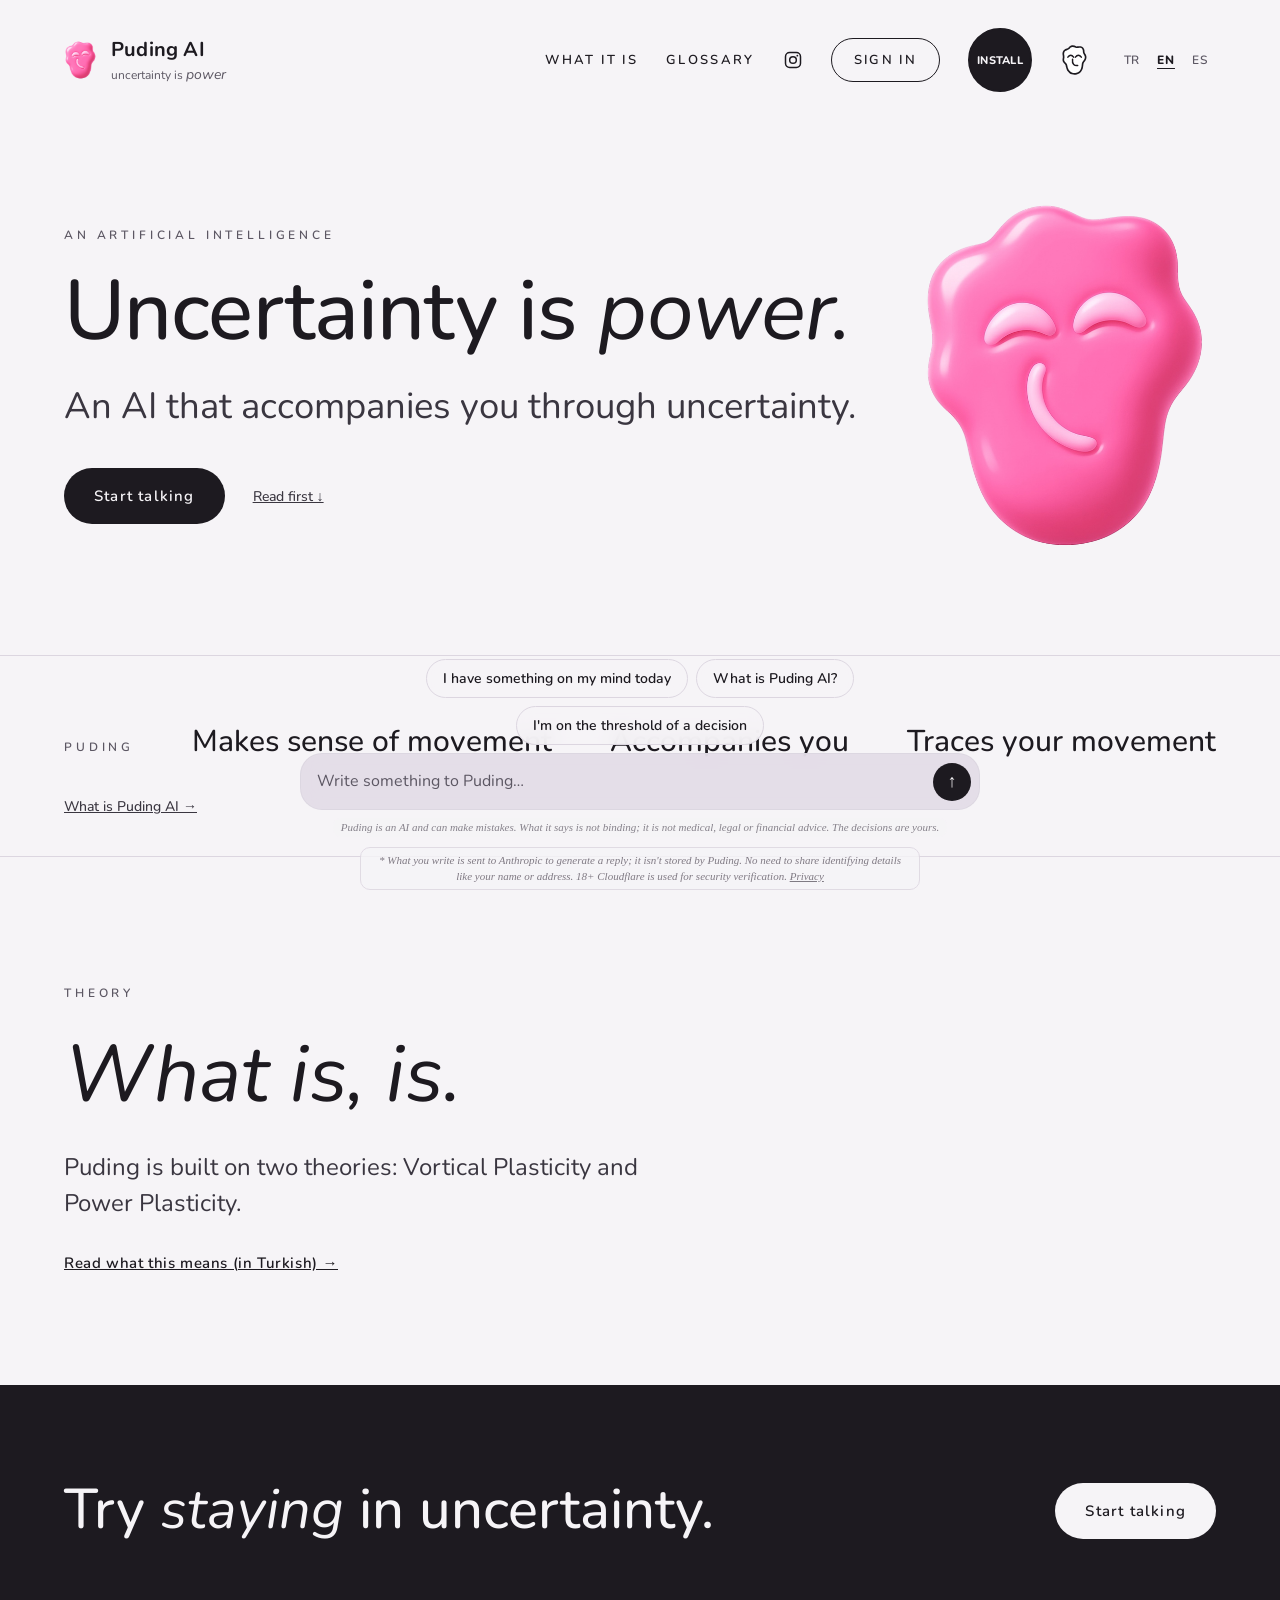
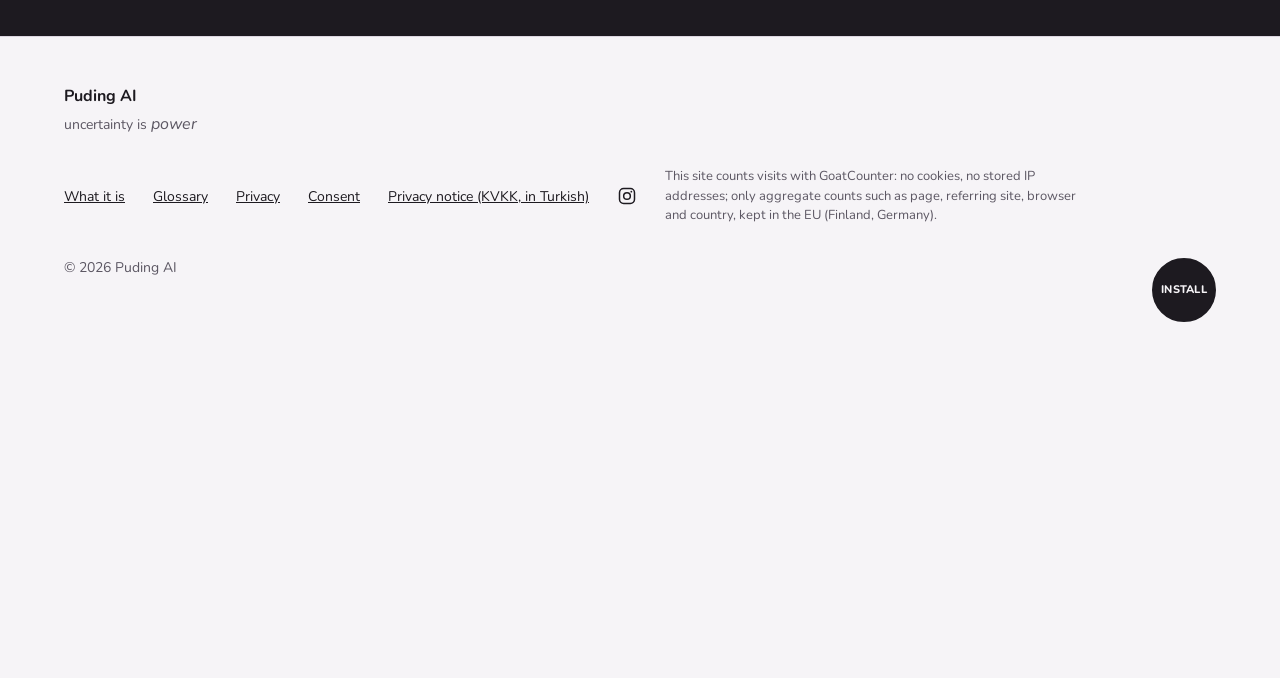
==== index.html @ 215504a0 "Bar altı uyarıları: yeni cümle, küçük italik Times, gizlilik notu ayrı kutuda (Alkım, 2026-11-16) TR" ====
<!doctype html>
<html lang="tr">
<head>
<meta charset="utf-8">
<meta name="viewport" content="width=device-width, initial-scale=1">
<title>Puding AI — belirsizlik güçtür</title>
<meta name="description" content="Puding AI, belirsizlikte eşlik eden bir yapay zekâ. Vortikal Plastisite ve İktidar Plastisitesi kuramları üzerine kurulu.">
<script>/* dil yönlendirme (Alkım, 2026-11-07): kayıtlı seçim, yoksa tarayıcı dili; konum ve IP kullanılmaz. Tarama botları yönlendirilmez. */
(function(){var s=null,q=new URLSearchParams(location.search);try{s=localStorage.getItem("pd_dil")}catch(e){}
if(q.has("d")){q.delete("d");var t=q.toString();history.replaceState(null,"",location.pathname+(t?"?"+t:"")+location.hash)}
if(q.get("dil")==="tr"){try{localStorage.setItem("pd_dil","tr")}catch(e){}q.delete("dil");var r=q.toString();history.replaceState(null,"",location.pathname+(r?"?"+r:"")+location.hash);return}
if(q.has("sor")||/bot|crawl|spider|slurp|facebookexternalhit|preview|lighthouse/i.test(navigator.userAgent))return;
if(s!=="tr"&&s!=="en"&&s!=="es"){var l=((navigator.languages&&navigator.languages[0])||navigator.language||"").slice(0,2).toLowerCase();s=l==="tr"?"tr":l==="es"?"es":"en";try{localStorage.setItem("pd_dil",s)}catch(e){}}
if(s!=="tr")location.replace("/"+s+"/"+location.search+location.hash)})();</script>
<link rel="canonical" href="https://pudingai.com/">
<link rel="alternate" hreflang="tr" href="https://pudingai.com/">
<link rel="alternate" hreflang="en" href="https://pudingai.com/en/">
<link rel="alternate" hreflang="es" href="https://pudingai.com/es/">
<link rel="alternate" hreflang="x-default" href="https://pudingai.com/">
<meta property="og:type" content="website">
<meta property="og:site_name" content="Puding AI">
<meta property="og:title" content="Puding AI">
<meta property="og:description" content="belirsizlik güçtür">
<meta property="og:url" content="https://pudingai.com/">
<meta property="og:image" content="https://pudingai.com/assets/paylasim-tr.png">
<meta property="og:image:type" content="image/png">
<meta property="og:image:width" content="1200">
<meta property="og:image:height" content="630">
<meta property="og:image:alt" content="Puding AI — belirsizlik güçtür">
<meta name="twitter:card" content="summary_large_image">
<meta name="twitter:title" content="Puding AI">
<meta name="twitter:description" content="belirsizlik güçtür">
<meta name="twitter:image" content="https://pudingai.com/assets/paylasim-tr.png">
<meta name="twitter:image:alt" content="Puding AI — belirsizlik güçtür">
<meta property="og:locale" content="tr_TR">
<meta name="theme-color" content="#F6F4F7" media="(prefers-color-scheme: light)">
<meta name="theme-color" content="#151217" media="(prefers-color-scheme: dark)">
<script>/* tema: çizimden önce */(function(){var t=null,h=document.documentElement,m=window.matchMedia&&matchMedia("(prefers-color-scheme: dark)");try{t=localStorage.getItem("puding_tema");if(t==="gunduz"||t==="gece"){t=t==="gece"?"koyu":"acik";localStorage.setItem("puding_tema",t)}}catch(e){}var k=t==="koyu"||(t!=="acik"&&!!(m&&m.matches));h.setAttribute("data-theme",k?"koyu":"acik");if(t==="koyu"||t==="acik")document.querySelectorAll('meta[name="theme-color"]').forEach(function(x){x.content=k?"#151217":"#F6F4F7"})})();</script>
<style>html{background:#F6F4F7}html[data-theme=koyu]{background:#151217}</style>
<link rel="icon" href="/favicon.ico?v=3" sizes="16x16 32x32 48x48">
<link rel="icon" type="image/png" sizes="32x32" href="/gorsel/puding-favicon-32.png?v=3">
<link rel="apple-touch-icon" sizes="180x180" href="/apple-touch-icon.png?v=3">
<link rel="manifest" href="/manifest.webmanifest">
<link rel="preload" href="/assets/fonts/nunito-latin-400-normal.woff2" as="font" type="font/woff2" crossorigin>
<link rel="stylesheet" href="/assets/site.css?v=20">
</head>
<body>
<div style="background: var(--zemin); color: var(--metin); font-family: Nunito, sans-serif; min-height: 100vh">

<!-- ÜST BAR -->
<header style="max-width: 1200px; margin: 0 auto; padding: 28px 24px; display: flex; flex-wrap: wrap; align-items: center; justify-content: space-between; gap: 20px">
<a href="/" style="display: flex; align-items: center; gap: 14px; text-decoration: none; color: var(--metin)">
<img src="/assets/puding-logo-128.png" alt="Puding AI ana sayfa" width="33" height="40" style="width: 33px; height: 40px; display: block">
<div style="display: flex; flex-direction: column; gap: 2px">
<span style="font-family: Nunito, sans-serif; font-weight: 700; font-size: 20px; letter-spacing: 0.01em">Puding AI</span>
<span style="font-family: Nunito, sans-serif; font-size: 12px; color: var(--soluk)">belirsizlik <em style="font-family: Nunito, sans-serif; font-size: 14px">güçtür</em></span>
</div>
</a>
<nav class="pd-nav" aria-label="Ana menü" style="display: flex; flex-wrap: wrap; align-items: center; gap: 28px; font-family: Nunito, sans-serif; font-size: 13px; font-weight: 600; letter-spacing: 0.18em">
<a href="/nedir/" style="text-decoration: none">NEDİR</a>
<a href="/sozluk/" style="text-decoration: none">SÖZLÜK</a>
<a class="pd-ig" href="https://www.instagram.com/pudingai_/" target="_blank" rel="noopener" aria-label="Instagram"><svg viewBox="0 0 24 24" width="20" height="20" fill="none" stroke="currentColor" stroke-width="1.8" aria-hidden="true"><rect x="3" y="3" width="18" height="18" rx="5"/><circle cx="12" cy="12" r="4"/><circle cx="17.2" cy="6.8" r="1.1" fill="currentColor" stroke="none"/></svg></a>
<a class="pd-giris" rel="noopener" href="/odam?giris" style="text-decoration: none; border: 1.5px solid var(--murekkep); border-radius: 999px; padding: 12px 22px; min-height: 44px; box-sizing: border-box; display: inline-flex; align-items: center">GİRİŞ</a>
<a class="pd-basvur" rel="noopener" href="/odam?basvur" style="text-decoration: none; background: var(--murekkep); color: var(--murekkep-metin); border: 1.5px solid var(--murekkep); border-radius: 999px; padding: 12px 22px; min-height: 44px; box-sizing: border-box; display: inline-flex; align-items: center">BAŞVUR</a>
<a class="pd-indir" rel="noopener" href="/odam?kur" aria-label="Puding'i telefonuna indir">İNDİR</a>
<!-- tema --><span class="pd-tema"><button type="button" class="pd-tema-dugme" aria-label="Temayı değiştir" aria-pressed="false"><svg viewBox="-24 -24 640 768" width="27" height="32" aria-hidden="true"><path d="M553 342C548 356 539 368 531 380C523 392 513 401 507 412C501 423 496 433 493 445C490 457 490 471 488 485C486 499 485 515 481 531C477 547 473 566 466 582C459 598 450 616 438 630C426 644 412 656 397 665C382 674 364 682 346 686C328 690 310 692 292 692C274 692 255 688 238 683C221 678 204 670 189 659C174 648 161 634 150 620C139 606 132 588 125 572C118 556 114 539 110 524C106 509 104 494 100 481C96 468 90 458 83 448C76 438 64 430 55 419C46 408 36 396 32 383C28 370 28 356 28 342C28 328 34 315 35 301C36 287 34 274 33 258C32 242 26 224 27 207C28 190 32 172 39 158C46 144 59 131 72 122C85 113 104 111 119 104C134 97 146 91 159 81C172 71 182 55 196 46C210 37 226 30 242 28C258 26 276 29 292 33C308 37 322 50 338 53C354 56 370 51 387 50C404 49 424 45 441 49C458 53 476 60 488 72C500 84 508 104 513 121C518 138 514 161 518 177C522 193 530 205 536 218C542 231 552 242 557 256C562 270 564 285 563 299C562 313 558 328 553 342Z" style="fill:var(--tema-dolgu);stroke:var(--tema-cizgi)" stroke-width="40" stroke-linejoin="round"/><path d="M137 292Q206 196 275 292M318 292Q389 196 460 292M249 342C232 470 300 500 372 492" fill="none" style="stroke:var(--tema-yuz)" stroke-width="36" stroke-linecap="round"/></svg></button><button type="button" class="pd-tema-oto" hidden>otomatik</button></span><!-- /tema -->
<span class="pd-dil" role="group" aria-label="Dil"><a href="/?dil=tr" data-dil="tr" hreflang="tr" lang="tr" aria-current="true">TR</a><a href="/en/" data-dil="en" hreflang="en" lang="en">EN</a><a href="/es/" data-dil="es" hreflang="es" lang="es">ES</a></span>
</nav>
</header>

<!-- I. MERAK — açılış -->
<section class="pd-acilis" style="max-width: 1200px; margin: 0 auto; padding: 72px 24px 96px; display: flex; flex-wrap: wrap; align-items: center; gap: 56px">
<div style="flex: 1 1 auto; min-width: 0; display: flex; flex-direction: column; gap: 28px">
<span style="font-family: Nunito, sans-serif; font-size: 12px; font-weight: 600; letter-spacing: 0.32em; color: var(--soluk)">BİR YAPAY ZEKÂ</span>
<h1 class="pd-acilis-baslik" style="margin: 0; font-weight: 500; line-height: 0.98; letter-spacing: -0.01em">Belirsizlik <em style="font-weight: 400">güçtür.</em></h1>
<p class="pd-acilis-alt" style="margin: 0; font-weight: 400; line-height: 1.4; color: var(--metin-3)">Belirsizlikte sana eşlik eden bir yapay zekâ.</p>
<script src="/assets/acilis.js?v=2"></script>
<div style="display: flex; flex-wrap: wrap; align-items: center; gap: 28px; margin-top: 8px">
<a rel="noopener" href="/odam" style="text-decoration: none; background: var(--murekkep); color: var(--murekkep-metin); font-family: Nunito, sans-serif; font-weight: 600; font-size: 15px; letter-spacing: 0.08em; padding: 18px 30px; border-radius: 999px; min-height: 44px; box-sizing: border-box; display: inline-flex; align-items: center">Konuşmaya başla</a>
<a href="#kuram" style="font-family: Nunito, sans-serif; font-size: 14px; font-weight: 500; color: var(--metin-3)">Önce oku ↓</a>
</div>
</div>

<!-- logo -->
<div style="flex: 1 1 300px; min-width: 0; display: flex; justify-content: center; align-items: center">
<img class="pd-breathe" src="/assets/puding-logo.png" alt="Puding AI logosu" width="592" height="720" style="width: 100%; max-width: 360px; height: auto; display: block">
</div>
</section>

<!-- ne yapmaz -->
<section style="border-top: 1px solid var(--cizgi); border-bottom: 1px solid var(--cizgi)">
<div class="pd-nots" style="max-width: 1200px; margin: 0 auto; padding: 64px 24px; display: flex; flex-wrap: wrap; justify-content: space-between; align-items: baseline; gap: 24px 48px">
<span style="font-family: Nunito, sans-serif; font-size: 12px; font-weight: 600; letter-spacing: 0.32em; color: var(--soluk); flex: 0 0 auto">PUDİNG</span>
<div class="pd-serit-kap"><button class="pd-serit-oge" type="button" aria-expanded="false" aria-describedby="pd-ipucu-anlam">Hareketi anlamlandırır</button><span class="pd-ipucu" id="pd-ipucu-anlam" role="tooltip">Puding sana tanı ya da etiket koymaz; neyin nereye aktığına bakar. Anlamlandırma hareketi dondurmaz, onun içinde kalır.</span></div>
<div class="pd-serit-kap"><button class="pd-serit-oge" type="button" aria-expanded="false" aria-describedby="pd-ipucu-eslik">Sana eşlik eder</button><span class="pd-ipucu" id="pd-ipucu-eslik" role="tooltip">Belirsizliği bir eksik sayıp doldurmaz, öğüt de vermez. Karar senin oluşunda kalır; Puding yanında durur.</span></div>
<div class="pd-serit-kap"><button class="pd-serit-oge" type="button" aria-expanded="false" aria-describedby="pd-ipucu-iz">Hareketinin izini sürer</button><span class="pd-ipucu" id="pd-ipucu-iz" role="tooltip">Her görüşme tortul bir iz bırakır; Puding bu izi haritada görünür kılar. Görüşme kapanınca en damıtılmış hâli bir özütte birikir.</span></div>
</div>
<div style="max-width: 1200px; margin: -44px auto 0; padding: 0 24px 28px"><a class="pd-serit-bag" href="/nedir/" style="font-size: 14px; font-weight: 500; color: var(--metin-3); min-height: 44px; display: inline-flex; align-items: center">Puding AI nedir →</a></div>
</section>

<!-- II. OKUT — kuram kapısı -->
<section id="kuram" style="max-width: 1200px; margin: 0 auto; padding: 128px 24px 112px; display: flex; flex-direction: column; gap: 32px">
<span style="font-family: Nunito, sans-serif; font-size: 12px; font-weight: 600; letter-spacing: 0.32em; color: var(--soluk)">KURAM</span>
<blockquote style="margin: 0; font-size: 80px; font-weight: 400; font-style: italic; line-height: 1.05; max-width: 16ch">Olan vardır.</blockquote>
<p style="margin: 0; font-size: 24px; line-height: 1.5; max-width: 44ch; color: var(--metin-3)">Puding iki kuram üzerine kurulu: Vortikal Plastisite ve İktidar Plastisitesi.</p>
<a href="/nedir/" style="font-family: Nunito, sans-serif; font-size: 15px; font-weight: 600; letter-spacing: 0.04em">Bunun ne demek olduğunu oku →</a>
</section>

<!-- sözlükten -->
<section id="sozluk" style="background: var(--zemin-2)">
<div style="max-width: 1200px; margin: 0 auto; padding: 96px 24px; display: flex; flex-wrap: wrap; gap: 32px 72px; align-items: flex-start">
<div style="flex: 0 1 260px; display: flex; flex-direction: column; gap: 18px">
<span style="font-family: Nunito, sans-serif; font-size: 12px; font-weight: 600; letter-spacing: 0.32em; color: var(--soluk)">SÖZLÜKTEN</span>
<button type="button" id="sz-pause" aria-pressed="false" style="align-self: flex-start; font-family: Nunito, sans-serif; font-size: 13px; font-weight: 600; letter-spacing: 0.06em; padding: 10px 18px; min-height: 44px; border-radius: 999px; border: 1.5px solid var(--murekkep); background: transparent; color: var(--metin); cursor: pointer">Durdur</button>
</div>
<div id="sz-box" aria-live="polite" style="flex: 1 1 520px; min-width: 0; min-height: 230px; display: flex; flex-direction: column; gap: 18px; opacity: 1; transition: opacity 450ms ease">
<span id="sz-tag" style="font-family: Nunito, sans-serif; font-size: 11px; font-weight: 700; letter-spacing: 0.24em; color: var(--soluk)">VORTİKAL PLASTİSİTE</span>
<span style="font-size: clamp(30px, 10vw, 56px); font-weight: 500; line-height: 1.2"><a id="sz-term" href="/sozluk/#bosluk" style="color: inherit; text-decoration: none; padding: 0 8px; border-radius: 2px; -webkit-box-decoration-break: clone; box-decoration-break: clone; background: var(--vp-zemin); box-shadow: none">boşluk</a></span>
<p id="sz-def" style="margin: 0; font-size: 24px; line-height: 1.5; max-width: 42ch">Hayatımızdaki bazı boşluklar hiçlik değildir; adını koyamadığımız ama ağırlığını hissettiğimiz şeylerdir: bir yasın, söylenmemiş bir sözün bıraktığı yer gibi.</p>
</div>
</div>
</section>

<!-- çağrı bandı -->
<section style="background: var(--bant-zemin); color: var(--bant-metin)">
<div style="max-width: 1200px; margin: 0 auto; padding: 96px 24px; display: flex; flex-wrap: wrap; align-items: center; justify-content: space-between; gap: 32px">
<p style="margin: 0; font-size: 56px; font-weight: 500; line-height: 1.05">Belirsizlikte <em style="font-weight: 400">kalmayı</em> dene.</p>
<a rel="noopener" href="/odam" style="text-decoration: none; background: var(--bant-dugme-zemin); color: var(--bant-dugme-metin); font-family: Nunito, sans-serif; font-weight: 600; font-size: 15px; letter-spacing: 0.08em; padding: 18px 30px; border-radius: 999px; min-height: 44px; box-sizing: border-box; display: inline-flex; align-items: center">Konuşmaya başla</a>
</div>
</section>

<!-- alt bilgi -->
<footer style="border-top: 1px solid var(--cizgi)">
<div style="max-width: 1200px; margin: 0 auto; padding: 48px 24px 56px; display: flex; flex-wrap: wrap; justify-content: space-between; gap: 32px; font-family: Nunito, sans-serif; font-size: 14px; color: var(--soluk)">
<div style="display: flex; flex-direction: column; gap: 6px">
<span style="font-weight: 700; font-size: 16px; color: var(--metin)">Puding AI</span>
<span>belirsizlik <em style="font-family: Nunito, sans-serif; font-size: 16px">güçtür</em></span>
</div>
<nav aria-label="Alt menü" style="display: flex; flex-wrap: wrap; gap: 12px 28px; align-items: center">
<a href="/nedir/">Nedir</a>
<a href="/sozluk/">Sözlük</a>
<a href="/gizlilik/">Gizlilik</a>
<a href="mailto:kvkk@pudingai.com">kvkk@pudingai.com</a>
<a class="pd-ig" href="https://www.instagram.com/pudingai_/" target="_blank" rel="noopener" aria-label="Instagram"><svg viewBox="0 0 24 24" width="20" height="20" fill="none" stroke="currentColor" stroke-width="1.8" aria-hidden="true"><rect x="3" y="3" width="18" height="18" rx="5"/><circle cx="12" cy="12" r="4"/><circle cx="17.2" cy="6.8" r="1.1" fill="currentColor" stroke="none"/></svg></a>
<span style="flex-basis: 100%; max-width: 52ch; font-size: 13px; line-height: 1.5">Bu site ziyaret sayısını GoatCounter ile sayar: çerez kullanmaz, IP adresini saklamaz; yalnız sayfa, gelinen site, tarayıcı ve ülke gibi toplu sayılar AB'de (Finlandiya, Almanya) tutulur.</span>
</nav>
<span>© 2026 Puding AI</span>
<a class="pd-indir" rel="noopener" href="/odam?kur" aria-label="Puding'i telefonuna indir">İNDİR</a>
</div>
</footer>

</div>
<script src="/assets/sozluk-veri.js?v=3" defer></script>
<script src="/assets/sozluk.js?v=4" defer></script>
<!-- Ziyaretçi sayacı: GoatCounter (çerez yok, IP saklanmaz; yalnız toplu sayı). Alkım, 2026-11-05 -->
<script src="/assets/menu.js?v=5" defer></script>
<script src="/assets/serit.js?v=1" defer></script>
<script src="/assets/dil.js?v=1" defer></script>
<script src="/assets/sohbet.js?v=20" defer></script>
<script data-goatcounter="https://pudingai.goatcounter.com/count" async src="https://gc.zgo.at/count.js"></script>
<script src="/assets/tema.js?v=1" defer></script>
</body>
</html>
---- assets/site.css ----
@font-face{font-family:'Nunito';font-style:normal;font-display:swap;font-weight:400;src:url(/assets/fonts/nunito-latin-ext-400-normal.woff2) format('woff2');unicode-range:U+0100-02BA,U+02BD-02C5,U+02C7-02CC,U+02CE-02D7,U+02DD-02FF,U+0304,U+0308,U+0329,U+1D00-1DBF,U+1E00-1E9F,U+1EF2-1EFF,U+2020,U+20A0-20AB,U+20AD-20C0,U+2113,U+2C60-2C7F,U+A720-A7FF}
@font-face{font-family:'Nunito';font-style:normal;font-display:swap;font-weight:400;src:url(/assets/fonts/nunito-latin-400-normal.woff2) format('woff2');unicode-range:U+0000-00FF,U+0131,U+0152-0153,U+02BB-02BC,U+02C6,U+02DA,U+02DC,U+0304,U+0308,U+0329,U+2000-206F,U+20AC,U+2122,U+2191,U+2193,U+2212,U+2215,U+FEFF,U+FFFD}
@font-face{font-family:'Nunito';font-style:normal;font-display:swap;font-weight:600;src:url(/assets/fonts/nunito-latin-ext-600-normal.woff2) format('woff2');unicode-range:U+0100-02BA,U+02BD-02C5,U+02C7-02CC,U+02CE-02D7,U+02DD-02FF,U+0304,U+0308,U+0329,U+1D00-1DBF,U+1E00-1E9F,U+1EF2-1EFF,U+2020,U+20A0-20AB,U+20AD-20C0,U+2113,U+2C60-2C7F,U+A720-A7FF}
@font-face{font-family:'Nunito';font-style:normal;font-display:swap;font-weight:600;src:url(/assets/fonts/nunito-latin-600-normal.woff2) format('woff2');unicode-range:U+0000-00FF,U+0131,U+0152-0153,U+02BB-02BC,U+02C6,U+02DA,U+02DC,U+0304,U+0308,U+0329,U+2000-206F,U+20AC,U+2122,U+2191,U+2193,U+2212,U+2215,U+FEFF,U+FFFD}
@font-face{font-family:'Nunito';font-style:normal;font-display:swap;font-weight:700;src:url(/assets/fonts/nunito-latin-ext-700-normal.woff2) format('woff2');unicode-range:U+0100-02BA,U+02BD-02C5,U+02C7-02CC,U+02CE-02D7,U+02DD-02FF,U+0304,U+0308,U+0329,U+1D00-1DBF,U+1E00-1E9F,U+1EF2-1EFF,U+2020,U+20A0-20AB,U+20AD-20C0,U+2113,U+2C60-2C7F,U+A720-A7FF}
@font-face{font-family:'Nunito';font-style:normal;font-display:swap;font-weight:700;src:url(/assets/fonts/nunito-latin-700-normal.woff2) format('woff2');unicode-range:U+0000-00FF,U+0131,U+0152-0153,U+02BB-02BC,U+02C6,U+02DA,U+02DC,U+0304,U+0308,U+0329,U+2000-206F,U+20AC,U+2122,U+2191,U+2193,U+2212,U+2215,U+FEFF,U+FFFD}
@font-face{font-family:'Nunito';font-style:normal;font-display:swap;font-weight:800;src:url(/assets/fonts/nunito-latin-ext-800-normal.woff2) format('woff2');unicode-range:U+0100-02BA,U+02BD-02C5,U+02C7-02CC,U+02CE-02D7,U+02DD-02FF,U+0304,U+0308,U+0329,U+1D00-1DBF,U+1E00-1E9F,U+1EF2-1EFF,U+2020,U+20A0-20AB,U+20AD-20C0,U+2113,U+2C60-2C7F,U+A720-A7FF}
@font-face{font-family:'Nunito';font-style:normal;font-display:swap;font-weight:800;src:url(/assets/fonts/nunito-latin-800-normal.woff2) format('woff2');unicode-range:U+0000-00FF,U+0131,U+0152-0153,U+02BB-02BC,U+02C6,U+02DA,U+02DC,U+0304,U+0308,U+0329,U+2000-206F,U+20AC,U+2122,U+2191,U+2193,U+2212,U+2215,U+FEFF,U+FFFD}
@font-face{font-family:'Nunito';font-style:italic;font-display:swap;font-weight:400;src:url(/assets/fonts/nunito-latin-ext-400-italic.woff2) format('woff2');unicode-range:U+0100-02BA,U+02BD-02C5,U+02C7-02CC,U+02CE-02D7,U+02DD-02FF,U+0304,U+0308,U+0329,U+1D00-1DBF,U+1E00-1E9F,U+1EF2-1EFF,U+2020,U+20A0-20AB,U+20AD-20C0,U+2113,U+2C60-2C7F,U+A720-A7FF}
@font-face{font-family:'Nunito';font-style:italic;font-display:swap;font-weight:400;src:url(/assets/fonts/nunito-latin-400-italic.woff2) format('woff2');unicode-range:U+0000-00FF,U+0131,U+0152-0153,U+02BB-02BC,U+02C6,U+02DA,U+02DC,U+0304,U+0308,U+0329,U+2000-206F,U+20AC,U+2122,U+2191,U+2193,U+2212,U+2215,U+FEFF,U+FFFD}
@font-face{font-family:'Nunito';font-style:normal;font-display:swap;font-weight:500;src:url(/assets/fonts/nunito-latin-ext-500-normal.woff2) format('woff2');unicode-range:U+0100-02BA,U+02BD-02C5,U+02C7-02CC,U+02CE-02D7,U+02DD-02FF,U+0304,U+0308,U+0329,U+1D00-1DBF,U+1E00-1E9F,U+1EF2-1EFF,U+2020,U+20A0-20AB,U+20AD-20C0,U+2113,U+2C60-2C7F,U+A720-A7FF}
@font-face{font-family:'Nunito';font-style:normal;font-display:swap;font-weight:500;src:url(/assets/fonts/nunito-latin-500-normal.woff2) format('woff2');unicode-range:U+0000-00FF,U+0131,U+0152-0153,U+02BB-02BC,U+02C6,U+02DA,U+02DC,U+0304,U+0308,U+0329,U+2000-206F,U+20AC,U+2122,U+2191,U+2193,U+2212,U+2215,U+FEFF,U+FFFD}
@font-face{font-family:'Nunito';font-style:italic;font-display:swap;font-weight:700;src:url(/assets/fonts/nunito-latin-ext-700-italic.woff2) format('woff2');unicode-range:U+0100-02BA,U+02BD-02C5,U+02C7-02CC,U+02CE-02D7,U+02DD-02FF,U+0304,U+0308,U+0329,U+1D00-1DBF,U+1E00-1E9F,U+1EF2-1EFF,U+2020,U+20A0-20AB,U+20AD-20C0,U+2113,U+2C60-2C7F,U+A720-A7FF}
@font-face{font-family:'Nunito';font-style:italic;font-display:swap;font-weight:700;src:url(/assets/fonts/nunito-latin-700-italic.woff2) format('woff2');unicode-range:U+0000-00FF,U+0131,U+0152-0153,U+02BB-02BC,U+02C6,U+02DA,U+02DC,U+0304,U+0308,U+0329,U+2000-206F,U+20AC,U+2122,U+2191,U+2193,U+2212,U+2215,U+FEFF,U+FFFD}
/* Renkler (Alkım, 2026-11-09): açık :root, koyu [data-theme="koyu"]. Tema <head>'deki satır içi betikle sayfa çizilmeden uygulanır. */
:root{--zemin:#F6F4F7;--zemin-2:#EEEAF1;--yuzey:#FFFFFF;--metin:#1D1A20;--metin-2:#2A2630;--metin-3:#3A3640;--soluk:#5C5763;--soluk-2:#6A656F;--cizgi:#DCD6E0;--vurgu:#B3165F;--vurgu-golge:rgba(181,19,111,.08);--vurgu-cizgi:rgba(181,19,111,.2);
--murekkep:#1D1A20;--murekkep-metin:#F6F4F7;--murekkep-uzak:#3A3440;--bant-zemin:#1D1A20;--bant-metin:#F6F4F7;--bant-dugme-zemin:#F6F4F7;--bant-dugme-metin:#1D1A20;
--kutu-zemin:rgba(246,244,247,.94);--kapi-zemin:rgba(246,244,247,.92);--cip-zemin:rgba(246,244,247,.94);--bar-zemin:rgba(226,220,230,.92);--bar-cizgi:rgba(220,214,224,.9);--golge:rgba(29,26,32,.14);--golge-koyu:rgba(29,26,32,.35);
--ip-zemin:rgba(179,22,95,.12);--vp-zemin:rgba(133,124,143,.22);--hedef-zemin:rgba(133,124,143,.12);--bag-cizgi:rgba(29,26,32,.35);
--kart-zemin:#FFFFFF;--kart-metin:#1D1A20;--kart-cizgi:#1D1A20;--tema-dolgu:#FFFFFF;--tema-cizgi:#1D1A20;--tema-yuz:#1D1A20;color-scheme:light}
[data-theme="koyu"]{--zemin:#151217;--zemin-2:#1C171F;--yuzey:#211C25;--metin:#EDE8EF;--metin-2:#DDD7E0;--metin-3:#C9C2CE;--soluk:#ADA5B3;--soluk-2:#9C94A2;--cizgi:#3A3340;--vurgu:#F07DBE;--vurgu-golge:rgba(0,0,0,.35);--vurgu-cizgi:rgba(240,125,190,.3);
--murekkep:#EDE8EF;--murekkep-metin:#151217;--murekkep-uzak:#C9C2CE;--bant-zemin:#241E29;--bant-metin:#EDE8EF;--bant-dugme-zemin:#EDE8EF;--bant-dugme-metin:#151217;
--kutu-zemin:rgba(30,25,34,.97);--kapi-zemin:rgba(33,28,37,.92);--cip-zemin:rgba(21,18,23,.92);--bar-zemin:rgba(44,38,50,.94);--bar-cizgi:rgba(92,83,100,.9);--golge:rgba(0,0,0,.5);--golge-koyu:rgba(0,0,0,.55);
--ip-zemin:rgba(240,125,190,.2);--vp-zemin:rgba(170,160,180,.22);--hedef-zemin:rgba(170,160,180,.14);--bag-cizgi:rgba(237,232,239,.4);
--kart-zemin:#FFFFFF;--kart-metin:#1D1A20;--kart-cizgi:#FFFFFF;--tema-dolgu:#08060A;--tema-cizgi:#EDE8EF;--tema-yuz:#EDE8EF;color-scheme:dark}
/* tema geçişi: simgeden yayılan daire (assets/tema.js) */
::view-transition-old(root),::view-transition-new(root){animation:none;mix-blend-mode:normal}
html.tema-cekil::view-transition-old(root){z-index:2}
html.tema-cekil::view-transition-new(root){z-index:1}
body{font-family:Nunito,sans-serif}
*{box-sizing:border-box}
html{-webkit-text-size-adjust:100%}
body{margin:0;background:var(--zemin)}
a{color:var(--metin)}a:hover{color:var(--vurgu)}
a:focus-visible,button:focus-visible{outline:2px solid var(--vurgu);outline-offset:3px}
.pd-basvur:hover,.pd-basvur:focus-visible{background:var(--metin-3)!important;border-color:var(--metin-3)!important;color:var(--murekkep-metin)!important}
/* İNDİR (Alkım, 2026-11-05): 64 px koyu dolu çember, beyaz kalın yazı; pudingai.com/odam?kur */
.pd-indir{flex:none;width:64px;height:64px;border-radius:50%;background:var(--murekkep);border:2px solid var(--murekkep);color:var(--murekkep-metin)!important;
  display:inline-flex;align-items:center;justify-content:center;font-family:Nunito,sans-serif;font-size:12px;font-weight:800;
  letter-spacing:0.06em;text-decoration:none!important;line-height:1}
.pd-indir:hover,.pd-indir:focus-visible{background:var(--murekkep-uzak);border-color:var(--murekkep-uzak);color:var(--murekkep-metin)!important}
@media (max-width: 520px){
  .pd-nav{gap:12px!important;letter-spacing:0.08em!important;font-size:12px!important}
  .pd-giris{border:0!important;padding:12px 2px!important}
  .pd-basvur{padding:12px 16px!important}
}
@media (max-width: 370px){
  .pd-nav{gap:9px!important;letter-spacing:0.05em!important}
  .pd-basvur{padding:12px 13px!important}
}
img{max-width:100%}
@keyframes pd-breathe{0%,100%{transform:scale(1)}50%{transform:scale(1.09)}}
/* Nefese ek renk çemberi (Alkım, 2026-11-06): 72 saniyede bir tur, doğrusal; hareketi azalt ayarında durur */
@keyframes pd-renk{from{filter:hue-rotate(0deg)}to{filter:hue-rotate(360deg)}}
.pd-breathe{animation:pd-breathe 11s ease-in-out infinite,pd-renk 72s linear infinite;transform-origin:50% 60%}
.pd-breathe{max-width:min(360px,calc((100vw - 32px)/1.09))!important}
@media (prefers-reduced-motion: reduce){.pd-breathe{animation:none}#sz-box{transition:none!important}}
/* site modu sohbet barı (Alkım, 2026-11-05) */
.pd-sohbet{position:fixed;left:50%;bottom:0;transform:translateX(-50%);width:min(680px,calc(100% - 32px));z-index:40;padding:0 0 10px;font-family:Nunito,sans-serif;display:flex;flex-direction:column;align-items:stretch;gap:8px}
.pd-kutu{position:relative;max-height:min(62vh,560px);display:flex;flex-direction:column;background:var(--kutu-zemin);border:1px solid var(--cizgi);border-radius:18px;box-shadow:0 18px 50px var(--golge);overflow:hidden;backdrop-filter:blur(10px);-webkit-backdrop-filter:blur(10px)}
.pd-kutu[hidden]{display:none}
.pd-kutu-logo{position:absolute;inset:0;background:url(/assets/puding-logo.png) center 55%/min(58%,260px) no-repeat;opacity:.07;pointer-events:none}
.pd-akis{position:relative;flex:1 1 auto;min-height:0;overflow-y:auto;padding:22px 20px 14px;display:flex;flex-direction:column;gap:12px}
.pd-kapat{position:absolute;top:6px;right:10px;z-index:2;background:none;border:0;font-size:22px;line-height:1;color:var(--soluk);cursor:pointer;padding:6px}
.pd-balon{max-width:86%;font-size:15px;line-height:1.5;color:var(--metin)}
.pd-balon p{margin:0 0 8px}.pd-balon p:last-child{margin:0}
.pd-ben{align-self:flex-end;background:var(--murekkep);color:var(--murekkep-metin);padding:10px 14px;border-radius:14px 14px 4px 14px}
.pd-puding{align-self:flex-start;padding:2px 2px}
.pd-bekle{line-height:0}
.pd-girdap{display:block;color:var(--vurgu);animation:pd-girdap 1.8s linear infinite}
@keyframes pd-girdap{to{transform:rotate(360deg)}}
@media (prefers-reduced-motion: reduce){.pd-girdap{animation:none}}
.pd-kartlar{position:relative;flex:0 0 auto;display:flex;flex-direction:column;gap:8px;padding:0 14px 14px;max-height:42vh;overflow-y:auto}
.pd-kartlar[hidden]{display:none}
/* Kriz kartı: iki temada da sayfanın en net öğesi; koyuda da beyaz zemin, hiçbir soluklaştırma yok */
.pd-kart{align-self:stretch;border:1.5px solid var(--kart-cizgi);border-radius:12px;padding:12px 14px;background:var(--kart-zemin);color:var(--kart-metin);font-size:15px;opacity:1}
.pd-kart a{color:inherit}
.pd-kart p{margin:6px 0 0}
.pd-kasik{align-self:flex-start;display:inline-flex;align-items:center;gap:10px;color:var(--metin);text-decoration:none;font-size:14px;font-weight:600;padding:8px 14px 8px 10px;border:1px solid var(--murekkep);border-radius:999px;background:var(--yuzey)}
.pd-kasik:hover{background:var(--murekkep);color:var(--murekkep-metin)}
.pd-davet{align-self:stretch;display:flex;flex-direction:column;align-items:flex-start;gap:10px;background:var(--yuzey);border:1px solid var(--cizgi);border-radius:12px;padding:12px 14px;font-size:15px;line-height:1.5;color:var(--metin)}
.pd-davet p{margin:0}
.pd-ozut{font-weight:700;font-style:italic}
.pd-ts:empty{display:none}
.pd-kapilar{display:flex;flex-wrap:wrap;justify-content:center;gap:8px}.pd-kapilar[hidden]{display:none}
.pd-kapi{font:inherit;font-size:14px;font-weight:600;color:var(--metin);background:var(--kapi-zemin);border:1px solid var(--cizgi);border-radius:999px;padding:9px 16px;cursor:pointer;backdrop-filter:blur(8px);-webkit-backdrop-filter:blur(8px)}
.pd-kapi:hover{border-color:var(--murekkep)}
.pd-kapi-ikonlu{display:inline-flex;align-items:center;gap:8px;padding:6px 12px 6px 16px;text-decoration:none}
body:has(.pd-sor){padding-bottom:76px}
.pd-sor{position:fixed;left:50%;bottom:calc(14px + env(safe-area-inset-bottom));transform:translateX(-50%);z-index:40;white-space:nowrap}
.pd-kapi-ikon{flex:none;transform-origin:50% 80%}
.pd-kapi:hover .pd-kapi-ikon,.pd-kapi:focus-visible .pd-kapi-ikon{animation:pd-sallan .7s ease-in-out}
@keyframes pd-sallan{0%,100%{transform:rotate(0)}25%{transform:rotate(-7deg)}60%{transform:rotate(6deg)}85%{transform:rotate(-2deg)}}
.pd-bar{display:flex;align-items:flex-end;gap:8px;background:var(--bar-zemin);border:1px solid var(--bar-cizgi);border-radius:22px;padding:8px 8px 8px 16px;backdrop-filter:blur(12px);-webkit-backdrop-filter:blur(12px)}
.pd-bar textarea{flex:1;min-width:0;resize:none;border:0;background:transparent;font:inherit;font-size:16px;line-height:1.4;color:var(--metin);padding:8px 0;outline:none;max-height:140px}
.pd-bar textarea::placeholder{color:var(--soluk)}
.pd-gonder{flex:none;width:38px;height:38px;border-radius:50%;border:0;background:var(--murekkep);color:var(--murekkep-metin);font-size:18px;cursor:pointer}
.pd-kilitli{opacity:.55}.pd-kilitli .pd-gonder{cursor:default}
/* Bar altı uyarıları (Alkım, 2026-11-16): küçük, italik, Times New Roman, soluk — dikkat çekmesin. Zemin kalır: bar sabit,
   arkasından sayfa kayar. İkincisi (gizlilik notu) ayrı küçük kutu. */
.pd-alt{margin:0;align-self:center;text-align:center;font-family:"Times New Roman",Times,serif;font-style:italic;font-size:11px;line-height:1.4;color:var(--soluk-2);background:var(--cip-zemin);border-radius:8px;padding:2px 8px}
.pd-alt-ai{max-width:min(620px,calc(100vw - 32px));opacity:.8}
.pd-alt-gizlilik{max-width:min(560px,calc(100vw - 32px));border:1px solid var(--cizgi);border-radius:10px;padding:5px 10px;opacity:.85}
.pd-gizli{position:absolute;width:1px;height:1px;overflow:hidden;clip:rect(0 0 0 0)}
body.pd-sohbet-var{padding-bottom:170px}
@media (prefers-reduced-motion: reduce){.pd-sohbet *,.pd-sor *{transition:none!important;animation:none!important}}
/* Açılış (Alkım, 2026-11-05): alt satır başlıkla aynı genişlikte, tek satır. Nunito'da oran 0,391; başlık iki satıra düşerse
   ya da sayfa taşarsa assets/acilis.js alt satırı başlığın gerçek genişliğine eşitler. */
:root{--pd-acilis:min(84px,max(9vw,min(48px,calc((100vw - 48px)/7.55))))}  /* telefonda başlık tek satıra sığacak kadar küçülür */
/* Üç dil (Alkım, 2026-11-07): başlığın eni dile göre; oran = başlık eni / yazı boyu */
html[lang=en]{--pd-acilis:min(84px,calc((100vw - 48px)/9.45))}
html[lang=es]{--pd-acilis:min(66px,calc((100vw - 48px)/11.85))}
.pd-acilis-baslik{font-size:var(--pd-acilis)!important;white-space:nowrap}
.pd-acilis-alt{font-size:calc(var(--pd-acilis)*.391);white-space:nowrap}
/* PUDİNG şeridi (Alkım, 2026-11-06): üç ifade, her biri tek satır; kutuyu assets/serit.js açar ve ekrana sığdırır */
.pd-serit-kap{position:relative}
.pd-serit-oge{display:block;min-height:44px;margin:0;padding:0;border:0;background:none;color:inherit;font:inherit;font-weight:500;font-size:min(34px,calc((100vw - 285px)/27));line-height:1.2;white-space:nowrap;cursor:pointer;text-align:left}
.pd-serit-oge:focus-visible{outline:2px solid var(--vurgu);outline-offset:4px;border-radius:4px}
.pd-ipucu{display:none;position:absolute;z-index:50;left:50%;bottom:calc(100% + 12px);width:min(320px,calc(100vw - 32px));box-sizing:border-box;padding:14px 16px;transform:translateX(calc(-50% + var(--pd-kay,0px)));background:var(--yuzey);color:var(--metin);border-radius:14px;box-shadow:0 8px 28px var(--vurgu-cizgi);font-family:Nunito,sans-serif;font-size:15px;font-weight:400;line-height:1.45;text-align:left;white-space:normal}
.pd-ipucu::before{content:"";position:absolute;left:0;right:0;bottom:-14px;height:14px}  /* imleç kutuya geçerken kapanmasın */
.pd-ipucu::after{content:"";position:absolute;left:calc(50% - var(--pd-kay,0px));bottom:-6px;width:12px;height:12px;margin-left:-6px;background:var(--yuzey);transform:rotate(45deg);box-shadow:3px 3px 6px var(--vurgu-golge)}
.pd-serit-kap.pd-acik .pd-ipucu{display:block;animation:pd-ipucu .16s ease-out}
.pd-serit-kap.pd-alta .pd-ipucu{bottom:auto;top:calc(100% + 12px)}
.pd-serit-kap.pd-alta .pd-ipucu::before{bottom:auto;top:-14px}
.pd-serit-kap.pd-alta .pd-ipucu::after{bottom:auto;top:-6px;box-shadow:-3px -3px 6px var(--vurgu-golge)}
@keyframes pd-ipucu{from{opacity:0}to{opacity:1}}
@media (prefers-reduced-motion: reduce){.pd-serit-kap.pd-acik .pd-ipucu{animation:none}}
@media (max-width: 720px){
  h1{font-size:60px!important}
  blockquote{font-size:48px!important}
  section p[style*="font-size: 44px"]{font-size:34px!important}
  section p[style*="font-size: 56px"]{font-size:40px!important}
}
@media (max-width: 900px){
  .pd-nots{flex-direction:column;align-items:flex-start!important;gap:10px!important}
  .pd-serit-oge{font-size:min(34px,calc((100vw - 48px)/10.1))}
}
/* Dil düğmesi (Alkım, 2026-11-07): TR / EN / ES */
.pd-dil{display:inline-flex;align-items:center;gap:2px;font-size:12px;letter-spacing:.08em}
.pd-dil a{display:inline-flex;align-items:center;justify-content:center;min-width:32px;min-height:44px;padding:0 4px;text-decoration:none;color:var(--soluk);font-weight:600}
.pd-dil a[aria-current]{color:var(--metin);font-weight:800;text-decoration:underline;text-underline-offset:4px}
.pd-dil a:hover{color:var(--vurgu)}
/* Telefonda dil düğmesi logonun satırında: menü bir satır uzamasın, Türkçe sayfanın düzeni değişmesin */
header{position:relative}
@media (max-width: 520px){
  .pd-dil{position:absolute;top:26px;right:20px;letter-spacing:.04em;font-size:11px;gap:0}
  .pd-dil a{min-width:26px;padding:0 2px}
}
@media (max-width: 370px){html[lang=en] .pd-nav{gap:7px!important;letter-spacing:.02em!important}}
html[lang=en] .pd-indir,html[lang=es] .pd-indir{font-size:11px;letter-spacing:.02em}
html[lang=es] .pd-indir{font-size:10px}
.pd-alt+.pd-alt{margin-top:2px}  /* gizlilik notu ayrı kutu: üst üste binmesin (Alkım, 2026-11-16) */
/* EN ve ES'de bar altı iki satır: telefonda ilk ekran ve sayfa sonu kapanmasın */
@media (max-width: 520px){
  html[lang=en] .pd-alt,html[lang=es] .pd-alt{font-size:10px;line-height:1.3;padding:1px 6px}
  html[lang=en] .pd-sohbet,html[lang=es] .pd-sohbet{gap:6px;padding-bottom:6px}
  html[lang=en] body.pd-sohbet-var,html[lang=es] body.pd-sohbet-var{padding-bottom:200px}
  html[lang=en] .pd-acilis,html[lang=es] .pd-acilis{padding-top:24px!important;padding-bottom:48px!important;gap:32px!important}
}
html[lang=es] .pd-acilis-alt span{display:inline}
@media (max-width: 520px){html[lang=es] .pd-acilis-alt span{display:block}}
html[lang=en] .pd-serit-oge{font-size:min(30px,calc((100vw - 285px)/29))}
html[lang=es] .pd-serit-oge{font-size:min(28px,calc((100vw - 285px)/35))}
@media (max-width: 900px){
  html[lang=en] .pd-serit-oge{font-size:min(34px,calc((100vw - 48px)/12.2))}
  html[lang=es] .pd-serit-oge{font-size:min(34px,calc((100vw - 48px)/15))}
}
/* Instagram simgesi (Alkım, 2026-11-09): tek renk; görünen 20 px, basma alanı 44 px */
.pd-ig{display:inline-flex;align-items:center;justify-content:center;width:44px;height:44px;margin:-12px;color:var(--metin)}
.pd-ig:hover{color:var(--vurgu)}
/* Barın altındaki kayıt satırı (Alkım, 2026-11-09) */
.pd-kaydol{align-self:center;display:inline-flex;align-items:center;gap:6px;min-height:28px;padding:0 10px;font-size:13px;font-weight:500;color:var(--soluk);text-decoration:none;background:var(--cip-zemin);border-radius:8px}
.pd-kaydol:hover{color:var(--metin);text-decoration:underline}
.pd-kaydol svg{flex:none;width:18px;height:18px}
.pd-kaydol[hidden]{display:none}
/* Öneriler görünürken sayfanın sonu barın altında kalmasın; telefonda öneriler biraz küçük (Alkım, 2026-11-09) */
body.pd-sohbet-var:has(.pd-kapilar:not([hidden])){padding-bottom:300px}
@media (max-width: 430px){.pd-kapilar{gap:6px}.pd-kapilar .pd-kapi{font-size:13px;padding:7px 12px}}
/* En küçük telefonda öneriler tek satır, yana kayar (Alkım, 2026-11-09) */
@media (max-width: 340px){.pd-kapilar{flex-wrap:nowrap;justify-content:flex-start;overflow-x:auto;scrollbar-width:none;-webkit-overflow-scrolling:touch;overscroll-behavior-x:contain}.pd-kapilar::-webkit-scrollbar{display:none}.pd-kapilar .pd-kapi{flex:none;white-space:nowrap}}
/* Tema düğmesi (Alkım, 2026-11-09): dil seçiminin yanında; görünen simge küçük, basma alanı 44 px */
.pd-tema{display:inline-flex;align-items:center;gap:2px;margin:0 -8px}
.pd-tema-dugme{width:44px;height:44px;padding:0;border:0;background:none;display:inline-flex;align-items:center;justify-content:center;cursor:pointer}
.pd-tema-oto{min-height:44px;padding:0 2px;border:0;background:none;font:inherit;font-size:11px;font-weight:600;letter-spacing:0;color:var(--soluk);text-decoration:underline;text-underline-offset:3px;cursor:pointer}
.pd-tema-oto[hidden]{display:none}
.pd-tema-oto:hover{color:var(--vurgu)}
@media (max-width: 520px){
  .pd-tema{position:absolute;top:26px;right:98px;margin:0}
  .pd-nav:not(:has(.pd-dil)) .pd-tema{right:20px}
  .pd-tema-oto{position:absolute;top:40px;left:50%;transform:translateX(-50%);min-height:26px}
}
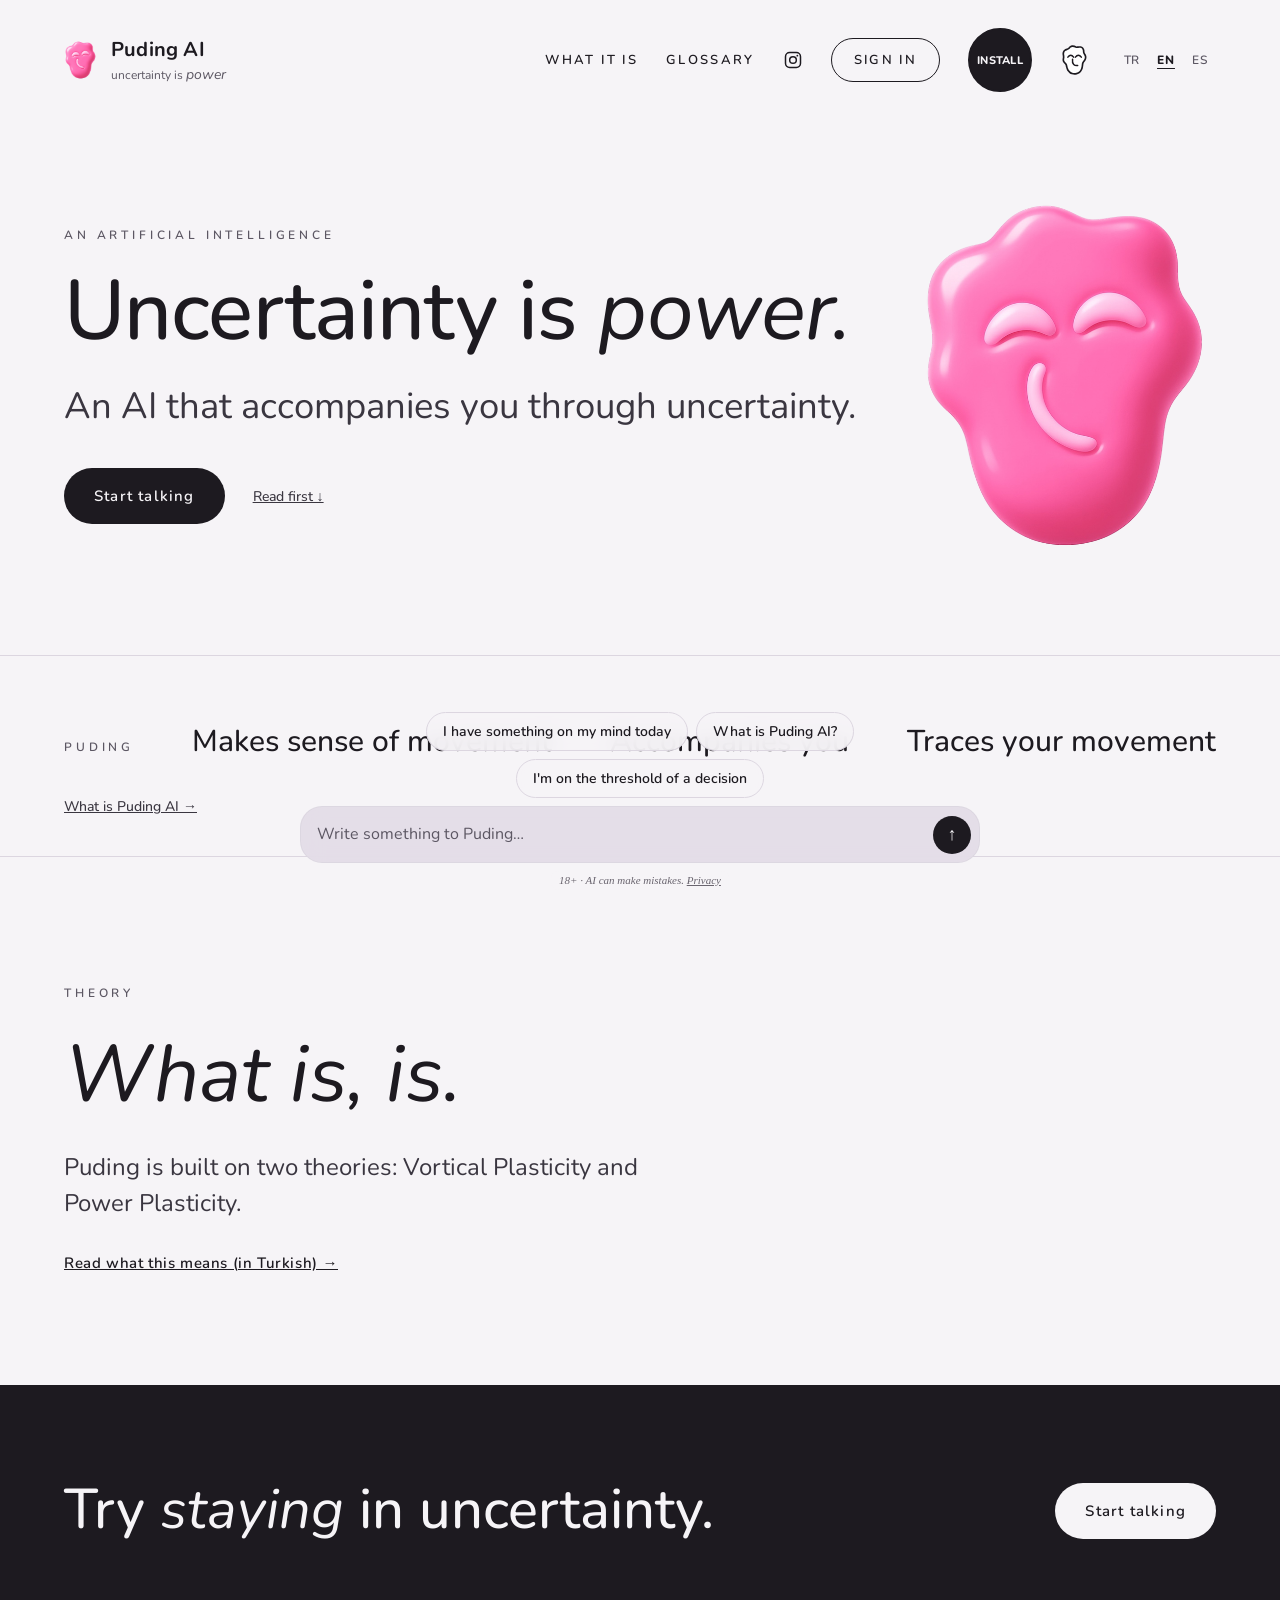
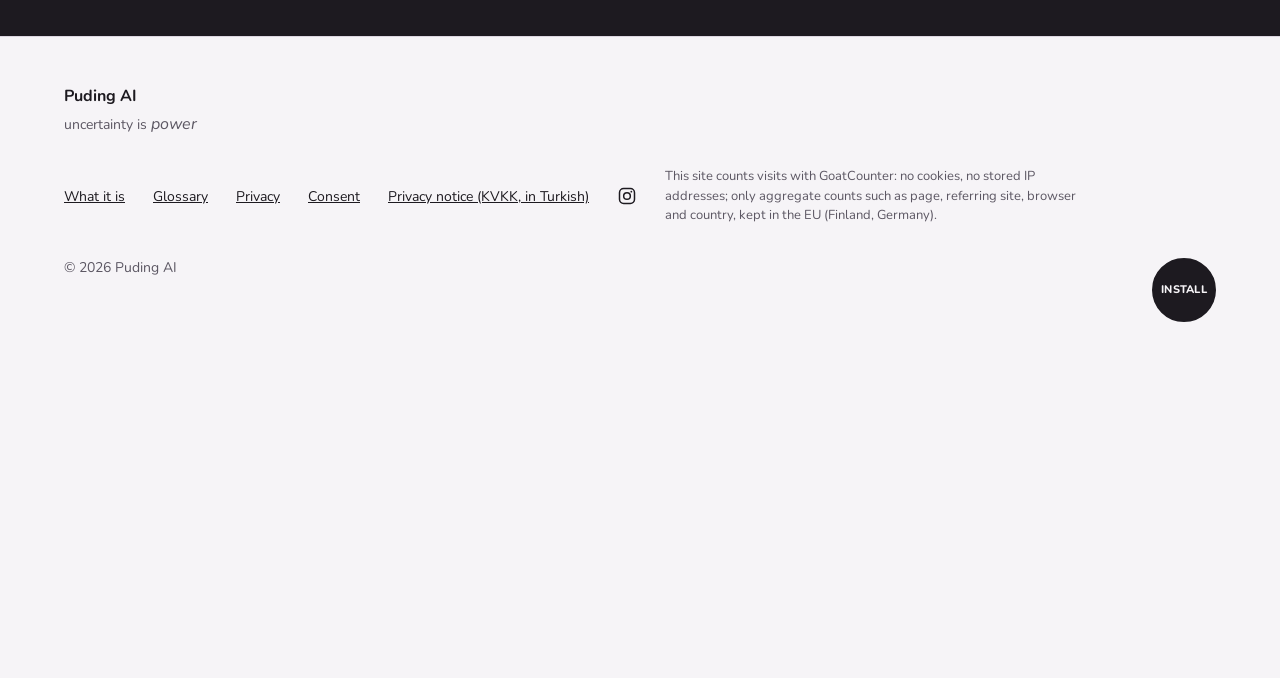
==== commit 7012c669: "Bar altı tek satır, gizlilik sayfası güncellendi (Alkım, 2026-11-16) Bar: iki satır yerine "18+ · Ya" ====
--- a/index.html
+++ b/index.html
@@ -42,7 +42,7 @@
 <link rel="apple-touch-icon" sizes="180x180" href="/apple-touch-icon.png?v=3">
 <link rel="manifest" href="/manifest.webmanifest">
 <link rel="preload" href="/assets/fonts/nunito-latin-400-normal.woff2" as="font" type="font/woff2" crossorigin>
-<link rel="stylesheet" href="/assets/site.css?v=20">
+<link rel="stylesheet" href="/assets/site.css?v=21">
 </head>
 <body>
 <div style="background: var(--zemin); color: var(--metin); font-family: Nunito, sans-serif; min-height: 100vh">
@@ -156,7 +156,7 @@
 <script src="/assets/menu.js?v=5" defer></script>
 <script src="/assets/serit.js?v=1" defer></script>
 <script src="/assets/dil.js?v=1" defer></script>
-<script src="/assets/sohbet.js?v=20" defer></script>
+<script src="/assets/sohbet.js?v=21" defer></script>
 <script data-goatcounter="https://pudingai.goatcounter.com/count" async src="https://gc.zgo.at/count.js"></script>
 <script src="/assets/tema.js?v=1" defer></script>
 </body>
--- a/assets/site.css
+++ b/assets/site.css
@@ -96,11 +96,9 @@
 .pd-bar textarea::placeholder{color:var(--soluk)}
 .pd-gonder{flex:none;width:38px;height:38px;border-radius:50%;border:0;background:var(--murekkep);color:var(--murekkep-metin);font-size:18px;cursor:pointer}
 .pd-kilitli{opacity:.55}.pd-kilitli .pd-gonder{cursor:default}
-/* Bar altı uyarıları (Alkım, 2026-11-16): küçük, italik, Times New Roman, soluk — dikkat çekmesin. Zemin kalır: bar sabit,
-   arkasından sayfa kayar. İkincisi (gizlilik notu) ayrı küçük kutu. */
+/* Bar altı tek satır (Alkım, 2026-11-16): "18+ · Yapay zekâ hata yapabilir. Gizlilik" — küçük, italik, Times New Roman,
+   soluk; dikkat çekmesin. Zemin kalır: bar sabit, arkasından sayfa kayar. */
 .pd-alt{margin:0;align-self:center;text-align:center;font-family:"Times New Roman",Times,serif;font-style:italic;font-size:11px;line-height:1.4;color:var(--soluk-2);background:var(--cip-zemin);border-radius:8px;padding:2px 8px}
-.pd-alt-ai{max-width:min(620px,calc(100vw - 32px));opacity:.8}
-.pd-alt-gizlilik{max-width:min(560px,calc(100vw - 32px));border:1px solid var(--cizgi);border-radius:10px;padding:5px 10px;opacity:.85}
 .pd-gizli{position:absolute;width:1px;height:1px;overflow:hidden;clip:rect(0 0 0 0)}
 body.pd-sohbet-var{padding-bottom:170px}
 @media (prefers-reduced-motion: reduce){.pd-sohbet *,.pd-sor *{transition:none!important;animation:none!important}}
@@ -149,7 +147,6 @@
 @media (max-width: 370px){html[lang=en] .pd-nav{gap:7px!important;letter-spacing:.02em!important}}
 html[lang=en] .pd-indir,html[lang=es] .pd-indir{font-size:11px;letter-spacing:.02em}
 html[lang=es] .pd-indir{font-size:10px}
-.pd-alt+.pd-alt{margin-top:2px}  /* gizlilik notu ayrı kutu: üst üste binmesin (Alkım, 2026-11-16) */
 /* EN ve ES'de bar altı iki satır: telefonda ilk ekran ve sayfa sonu kapanmasın */
 @media (max-width: 520px){
   html[lang=en] .pd-alt,html[lang=es] .pd-alt{font-size:10px;line-height:1.3;padding:1px 6px}
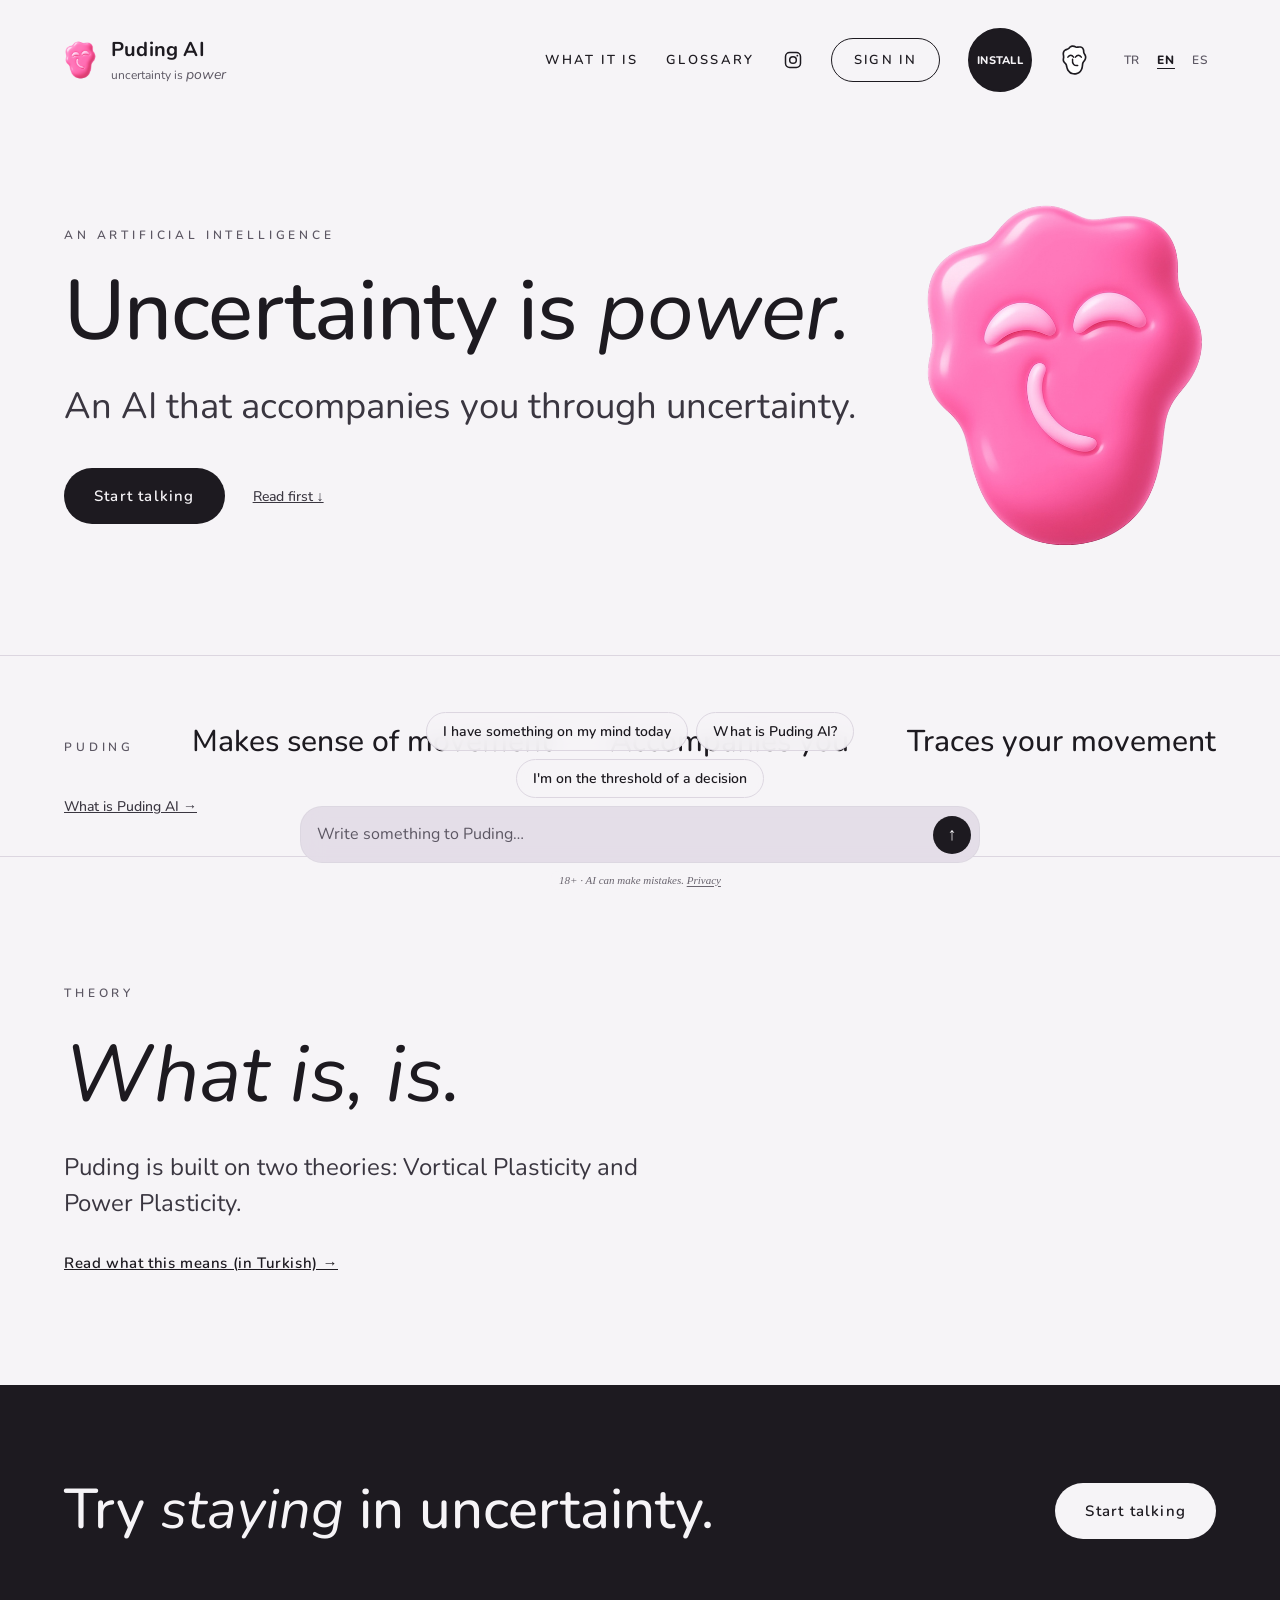
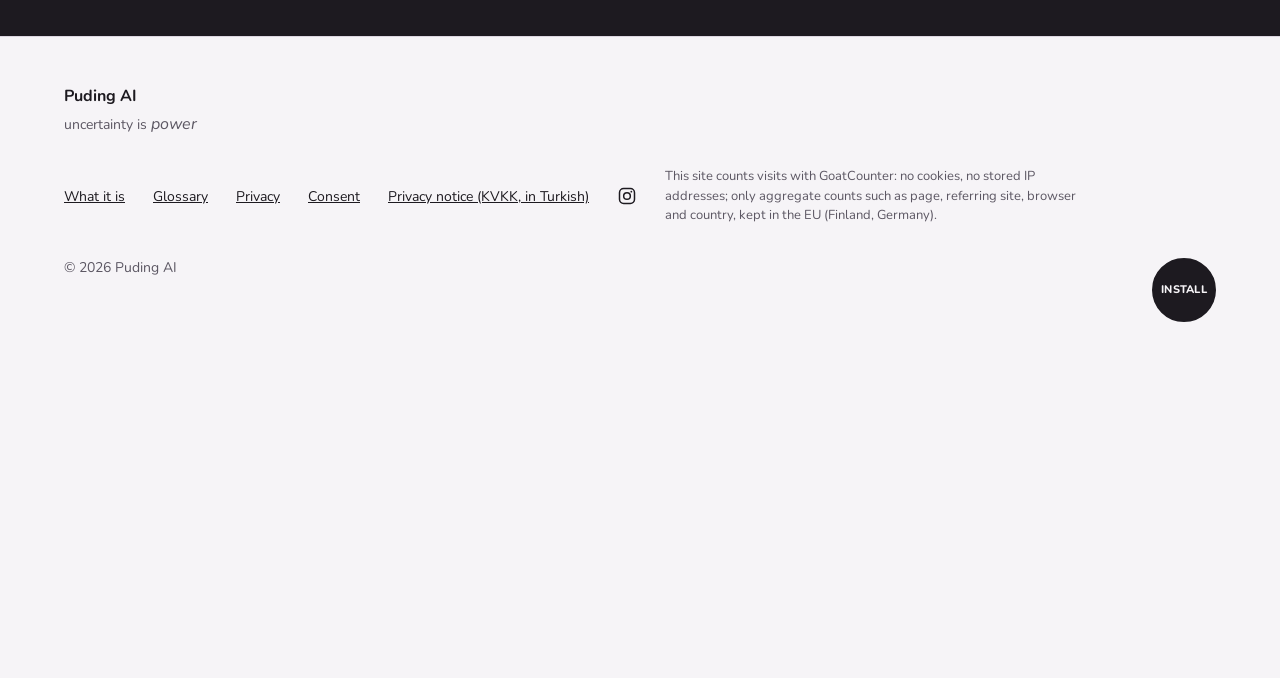
==== commit 0db044b1: "Gizlilik sayfası kalktı; metin barın altında açılan kutuda (Alkım, 2026-11-16) /gizlilik/, /en/priva" ====
--- a/index.html
+++ b/index.html
@@ -42,7 +42,7 @@
 <link rel="apple-touch-icon" sizes="180x180" href="/apple-touch-icon.png?v=3">
 <link rel="manifest" href="/manifest.webmanifest">
 <link rel="preload" href="/assets/fonts/nunito-latin-400-normal.woff2" as="font" type="font/woff2" crossorigin>
-<link rel="stylesheet" href="/assets/site.css?v=21">
+<link rel="stylesheet" href="/assets/site.css?v=22">
 </head>
 <body>
 <div style="background: var(--zemin); color: var(--metin); font-family: Nunito, sans-serif; min-height: 100vh">
@@ -139,7 +139,7 @@
 <nav aria-label="Alt menü" style="display: flex; flex-wrap: wrap; gap: 12px 28px; align-items: center">
 <a href="/nedir/">Nedir</a>
 <a href="/sozluk/">Sözlük</a>
-<a href="/gizlilik/">Gizlilik</a>
+<a href="/?gizlilik">Gizlilik</a>
 <a href="mailto:kvkk@pudingai.com">kvkk@pudingai.com</a>
 <a class="pd-ig" href="https://www.instagram.com/pudingai_/" target="_blank" rel="noopener" aria-label="Instagram"><svg viewBox="0 0 24 24" width="20" height="20" fill="none" stroke="currentColor" stroke-width="1.8" aria-hidden="true"><rect x="3" y="3" width="18" height="18" rx="5"/><circle cx="12" cy="12" r="4"/><circle cx="17.2" cy="6.8" r="1.1" fill="currentColor" stroke="none"/></svg></a>
 <span style="flex-basis: 100%; max-width: 52ch; font-size: 13px; line-height: 1.5">Bu site ziyaret sayısını GoatCounter ile sayar: çerez kullanmaz, IP adresini saklamaz; yalnız sayfa, gelinen site, tarayıcı ve ülke gibi toplu sayılar AB'de (Finlandiya, Almanya) tutulur.</span>
@@ -156,7 +156,7 @@
 <script src="/assets/menu.js?v=5" defer></script>
 <script src="/assets/serit.js?v=1" defer></script>
 <script src="/assets/dil.js?v=1" defer></script>
-<script src="/assets/sohbet.js?v=21" defer></script>
+<script src="/assets/sohbet.js?v=22" defer></script>
 <script data-goatcounter="https://pudingai.goatcounter.com/count" async src="https://gc.zgo.at/count.js"></script>
 <script src="/assets/tema.js?v=1" defer></script>
 </body>
--- a/assets/site.css
+++ b/assets/site.css
@@ -100,6 +100,12 @@
    soluk; dikkat çekmesin. Zemin kalır: bar sabit, arkasından sayfa kayar. */
 .pd-alt{margin:0;align-self:center;text-align:center;font-family:"Times New Roman",Times,serif;font-style:italic;font-size:11px;line-height:1.4;color:var(--soluk-2);background:var(--cip-zemin);border-radius:8px;padding:2px 8px}
 .pd-gizli{position:absolute;width:1px;height:1px;overflow:hidden;clip:rect(0 0 0 0)}
+/* Gizlilik kutusu (Alkım, 2026-11-16): /gizlilik/ sayfasının yerine barın altında açılır. Küçük, italik, Times New Roman, soluk. */
+.pd-gizlilik-ac{border:0;background:none;padding:0;margin:0;font:inherit;color:inherit;text-decoration:underline;text-underline-offset:2px;cursor:pointer}
+.pd-gizlilik{align-self:center;max-width:min(620px,calc(100vw - 32px));margin:4px 0 0;padding:10px 14px;background:var(--cip-zemin);border:1px solid var(--cizgi);border-radius:12px;font-family:"Times New Roman",Times,serif;font-style:italic;font-size:12px;line-height:1.5;color:var(--soluk-2);text-align:left}
+.pd-gizlilik p{margin:0 0 6px}
+.pd-gizlilik p:last-child{margin-bottom:0}
+.pd-gizlilik a{color:inherit;text-decoration:underline;text-underline-offset:2px}
 body.pd-sohbet-var{padding-bottom:170px}
 @media (prefers-reduced-motion: reduce){.pd-sohbet *,.pd-sor *{transition:none!important;animation:none!important}}
 /* Açılış (Alkım, 2026-11-05): alt satır başlıkla aynı genişlikte, tek satır. Nunito'da oran 0,391; başlık iki satıra düşerse
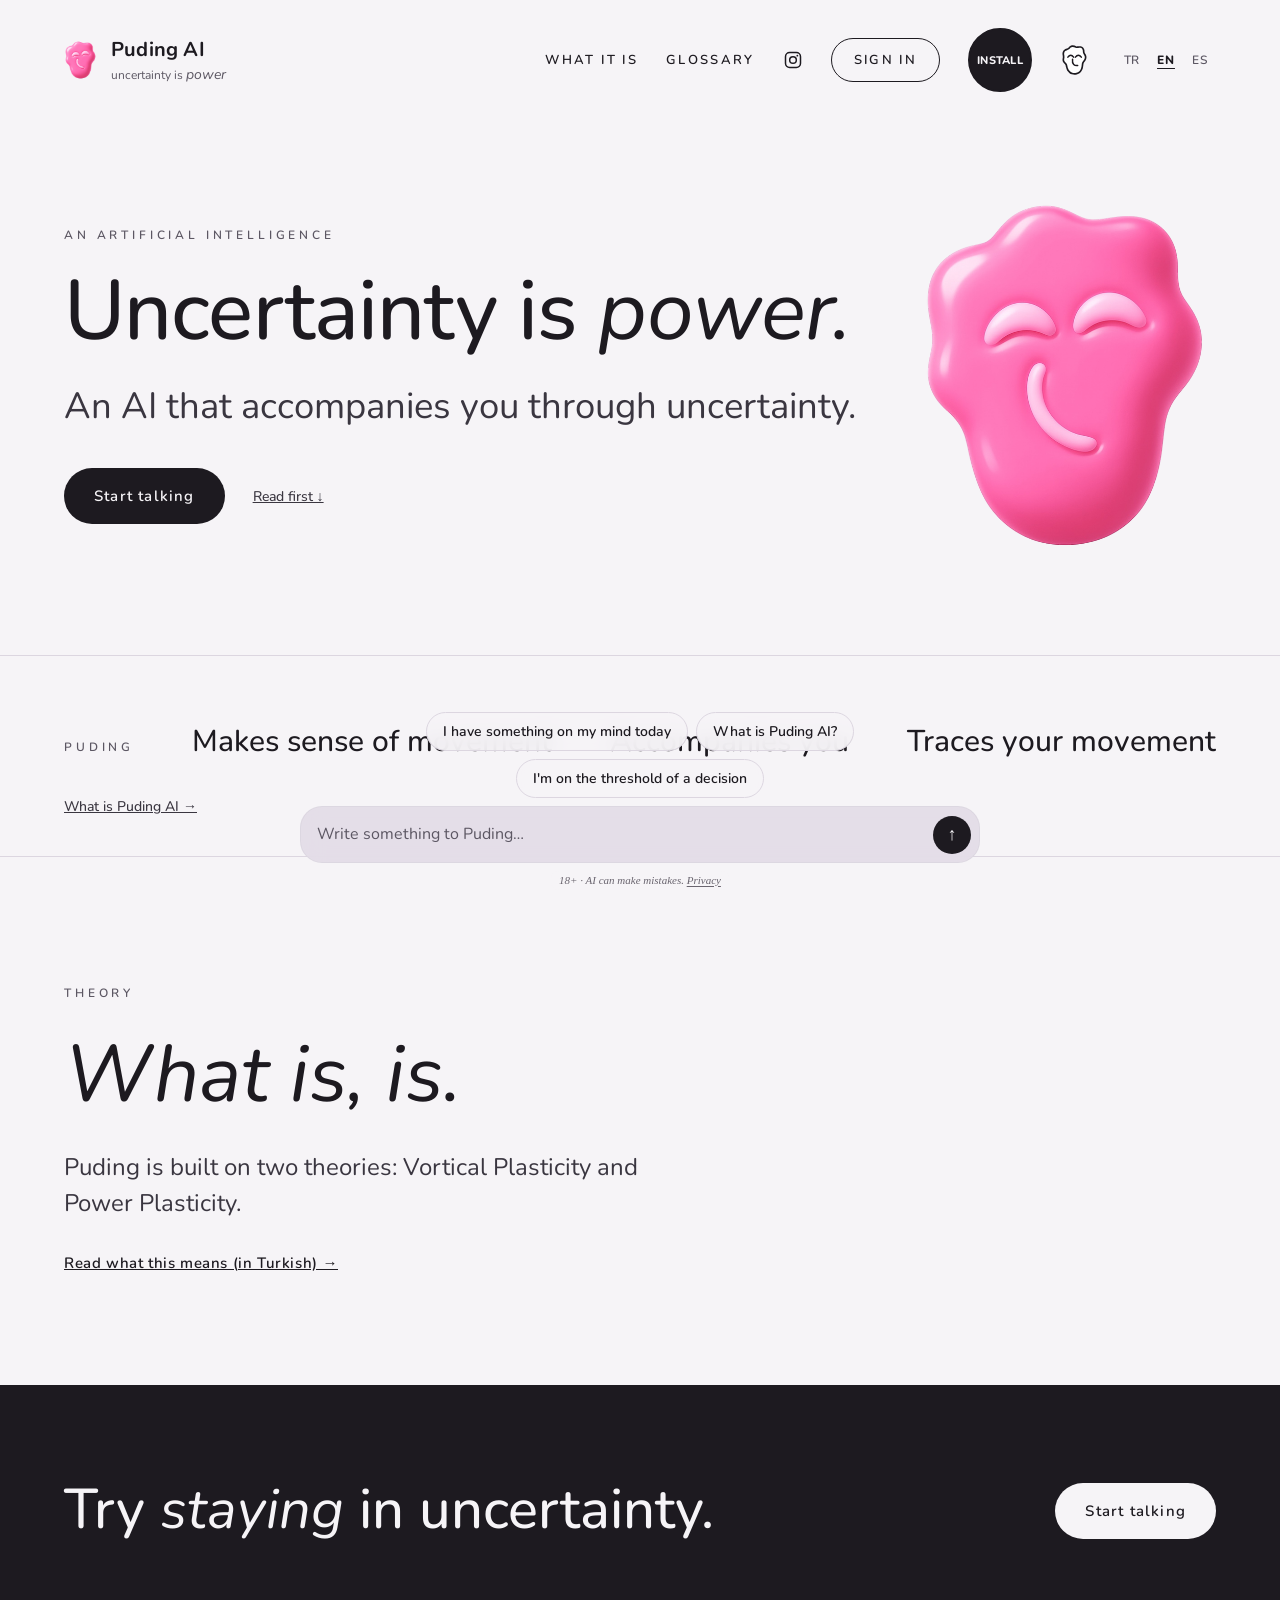
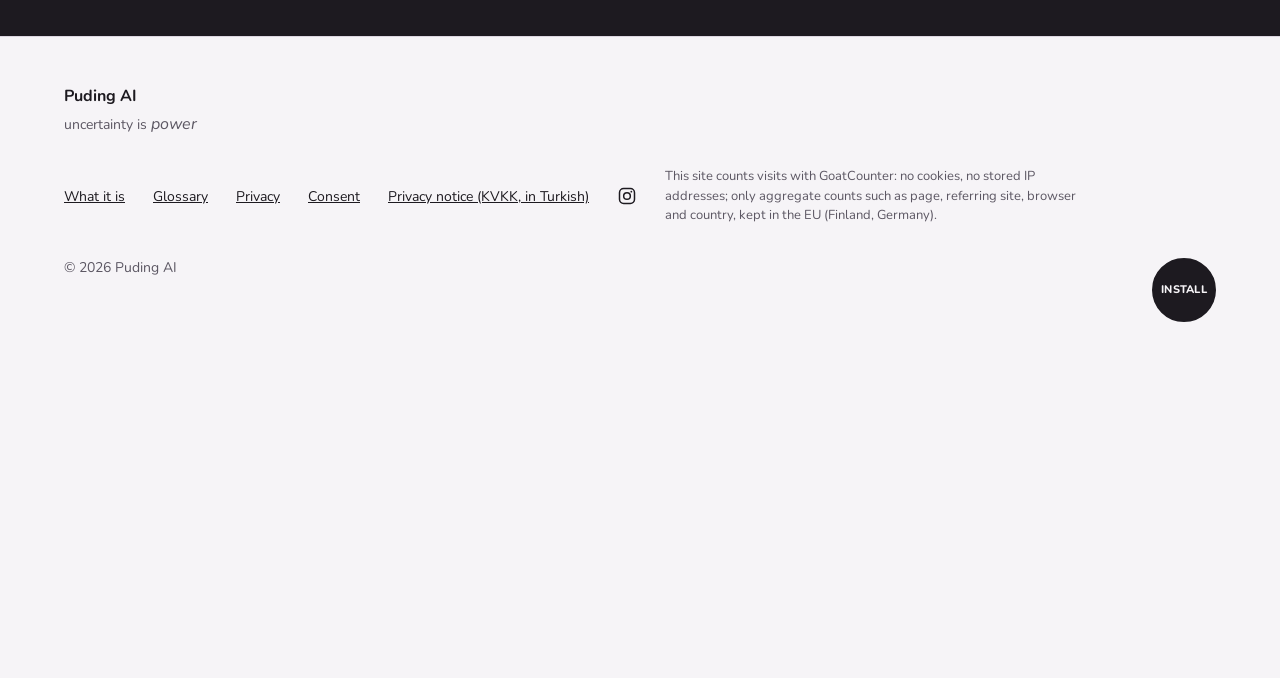
==== commit fbdf820c: "Gizlilik kutusu: her zaman kapalı başlar, barın üstünde dolu zeminli panel (Alkım, 2026-11-16) Sayfa" ====
--- a/index.html
+++ b/index.html
@@ -42,7 +42,7 @@
 <link rel="apple-touch-icon" sizes="180x180" href="/apple-touch-icon.png?v=3">
 <link rel="manifest" href="/manifest.webmanifest">
 <link rel="preload" href="/assets/fonts/nunito-latin-400-normal.woff2" as="font" type="font/woff2" crossorigin>
-<link rel="stylesheet" href="/assets/site.css?v=22">
+<link rel="stylesheet" href="/assets/site.css?v=23">
 </head>
 <body>
 <div style="background: var(--zemin); color: var(--metin); font-family: Nunito, sans-serif; min-height: 100vh">
@@ -156,7 +156,7 @@
 <script src="/assets/menu.js?v=5" defer></script>
 <script src="/assets/serit.js?v=1" defer></script>
 <script src="/assets/dil.js?v=1" defer></script>
-<script src="/assets/sohbet.js?v=22" defer></script>
+<script src="/assets/sohbet.js?v=23" defer></script>
 <script data-goatcounter="https://pudingai.goatcounter.com/count" async src="https://gc.zgo.at/count.js"></script>
 <script src="/assets/tema.js?v=1" defer></script>
 </body>
--- a/assets/site.css
+++ b/assets/site.css
@@ -101,8 +101,9 @@
 .pd-alt{margin:0;align-self:center;text-align:center;font-family:"Times New Roman",Times,serif;font-style:italic;font-size:11px;line-height:1.4;color:var(--soluk-2);background:var(--cip-zemin);border-radius:8px;padding:2px 8px}
 .pd-gizli{position:absolute;width:1px;height:1px;overflow:hidden;clip:rect(0 0 0 0)}
 /* Gizlilik kutusu (Alkım, 2026-11-16): /gizlilik/ sayfasının yerine barın altında açılır. Küçük, italik, Times New Roman, soluk. */
+.pd-gizlilik-acik .pd-kapilar{display:none}
 .pd-gizlilik-ac{border:0;background:none;padding:0;margin:0;font:inherit;color:inherit;text-decoration:underline;text-underline-offset:2px;cursor:pointer}
-.pd-gizlilik{align-self:center;max-width:min(620px,calc(100vw - 32px));margin:4px 0 0;padding:10px 14px;background:var(--cip-zemin);border:1px solid var(--cizgi);border-radius:12px;font-family:"Times New Roman",Times,serif;font-style:italic;font-size:12px;line-height:1.5;color:var(--soluk-2);text-align:left}
+.pd-gizlilik{position:absolute;left:0;right:0;bottom:100%;margin:0 0 8px;max-height:min(50vh,420px);overflow-y:auto;padding:12px 16px;background:var(--yuzey);border:1px solid var(--cizgi);border-radius:12px;box-shadow:0 10px 30px var(--golge);font-family:"Times New Roman",Times,serif;font-style:italic;font-size:12px;line-height:1.5;color:var(--soluk-2);text-align:left}
 .pd-gizlilik p{margin:0 0 6px}
 .pd-gizlilik p:last-child{margin-bottom:0}
 .pd-gizlilik a{color:inherit;text-decoration:underline;text-underline-offset:2px}
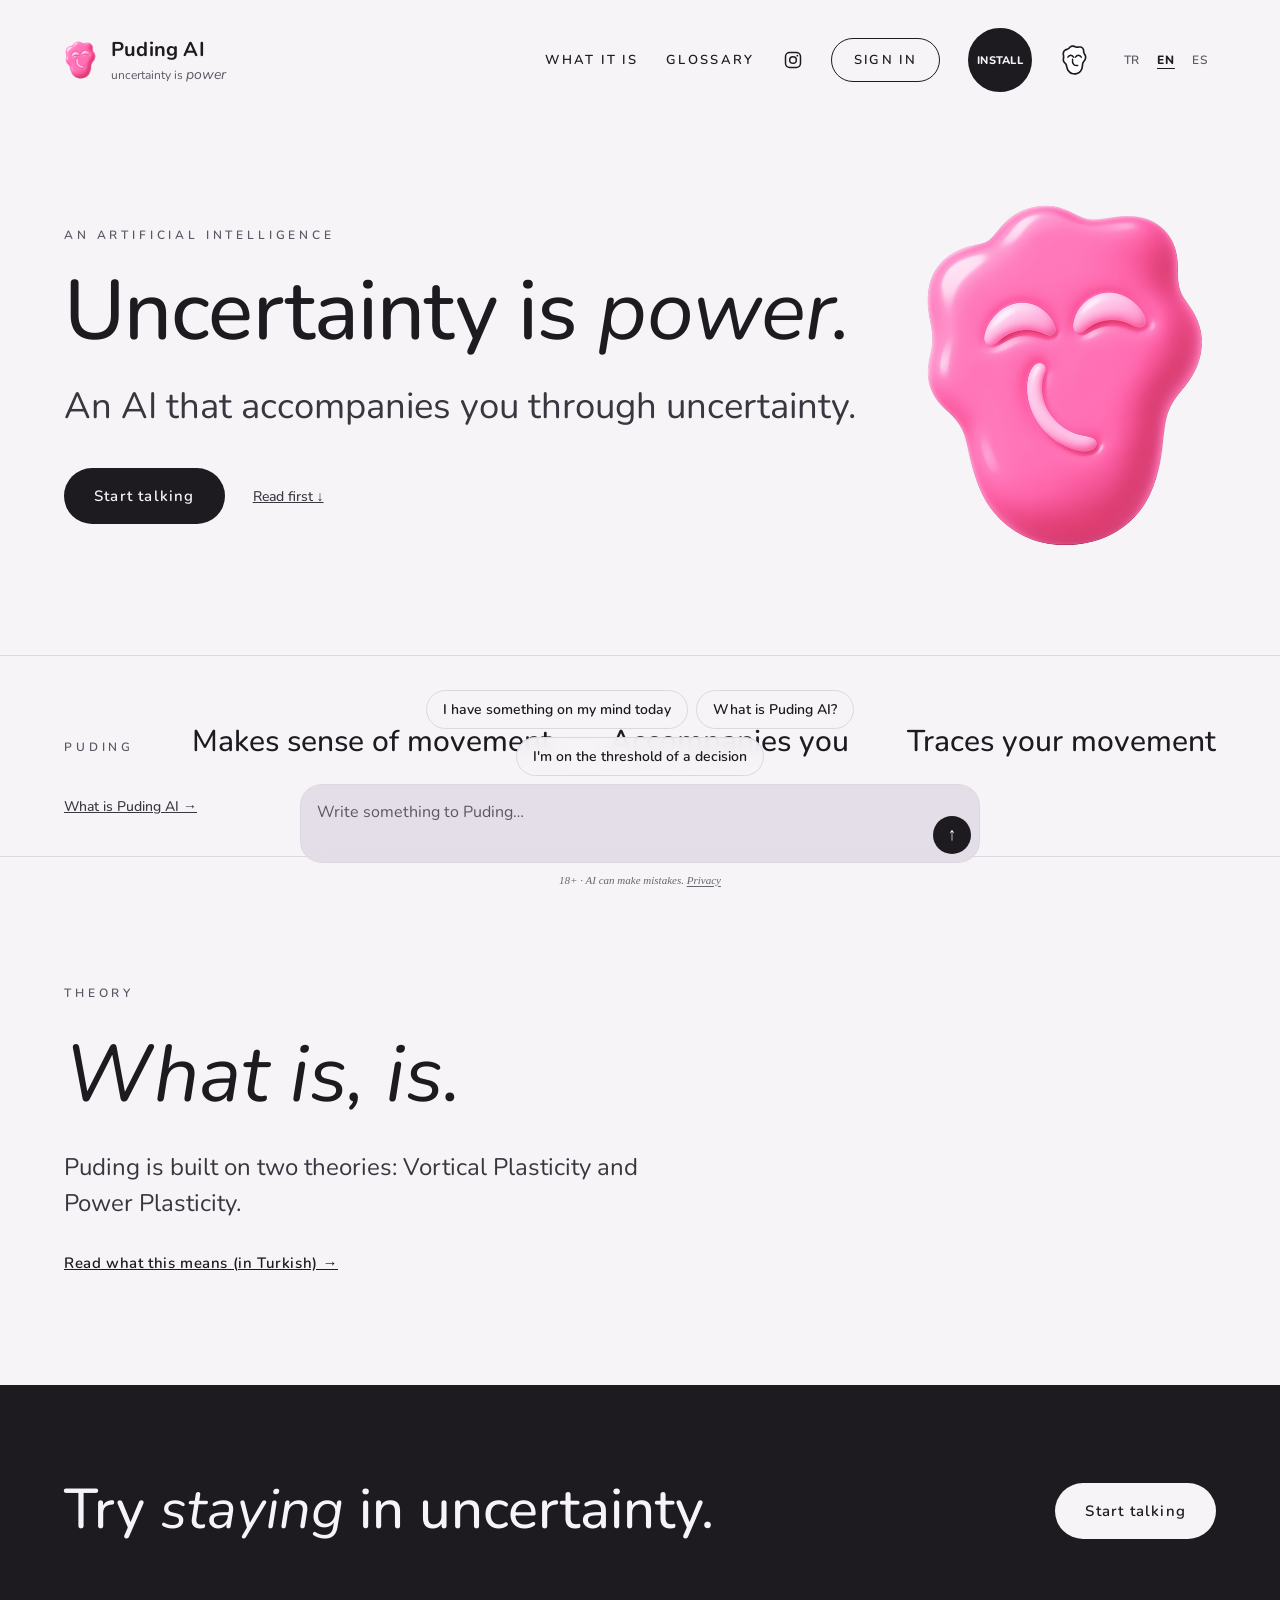
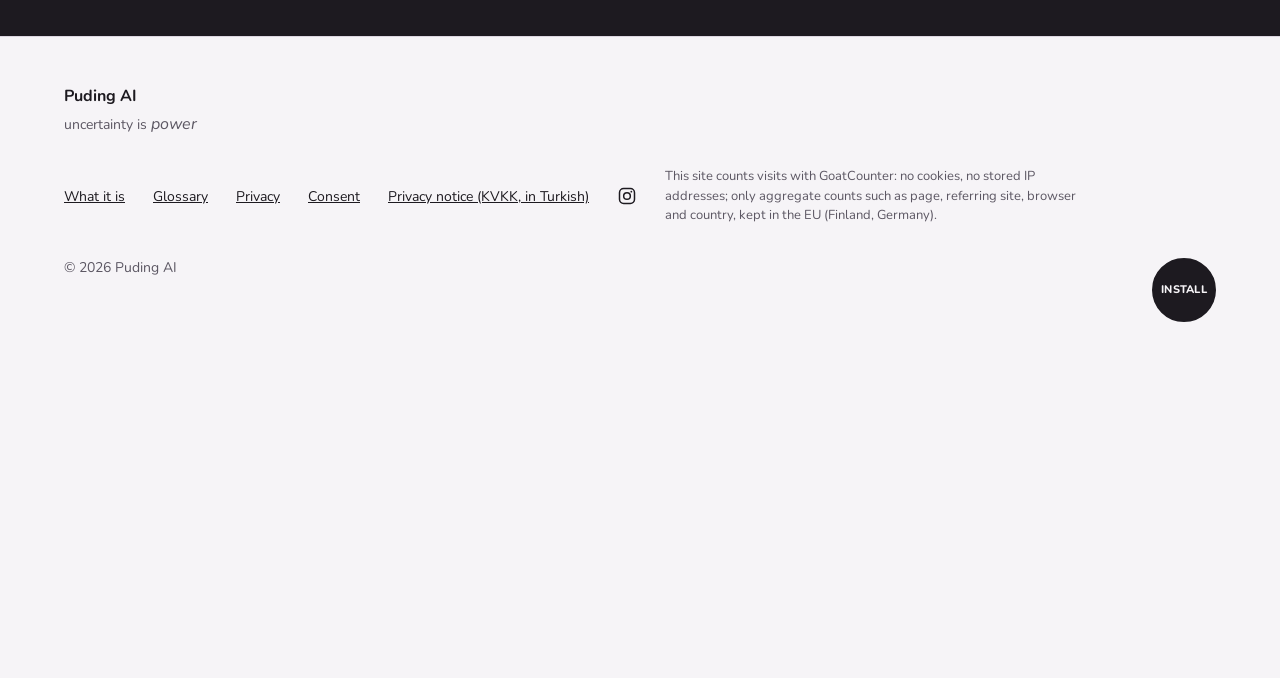
==== commit 9075b59b: "Bar: yazı alanı sabit iki satır; sitede ana ekrana ekle ipucu yok (Alkım, 2026-11-24; yayında değil)" ====
--- a/index.html
+++ b/index.html
@@ -42,7 +42,7 @@
 <link rel="apple-touch-icon" sizes="180x180" href="/apple-touch-icon.png?v=3">
 <link rel="manifest" href="/manifest.webmanifest">
 <link rel="preload" href="/assets/fonts/nunito-latin-400-normal.woff2" as="font" type="font/woff2" crossorigin>
-<link rel="stylesheet" href="/assets/site.css?v=23">
+<link rel="stylesheet" href="/assets/site.css?v=25">
 </head>
 <body>
 <div style="background: var(--zemin); color: var(--metin); font-family: Nunito, sans-serif; min-height: 100vh">
@@ -153,10 +153,10 @@
 <script src="/assets/sozluk-veri.js?v=3" defer></script>
 <script src="/assets/sozluk.js?v=4" defer></script>
 <!-- Ziyaretçi sayacı: GoatCounter (çerez yok, IP saklanmaz; yalnız toplu sayı). Alkım, 2026-11-05 -->
-<script src="/assets/menu.js?v=5" defer></script>
+<script src="/assets/menu.js?v=6" defer></script>
 <script src="/assets/serit.js?v=1" defer></script>
 <script src="/assets/dil.js?v=1" defer></script>
-<script src="/assets/sohbet.js?v=23" defer></script>
+<script src="/assets/sohbet.js?v=25" defer></script>
 <script data-goatcounter="https://pudingai.goatcounter.com/count" async src="https://gc.zgo.at/count.js"></script>
 <script src="/assets/tema.js?v=1" defer></script>
 </body>
--- a/assets/site.css
+++ b/assets/site.css
@@ -57,7 +57,7 @@
 @media (prefers-reduced-motion: reduce){.pd-breathe{animation:none}#sz-box{transition:none!important}}
 /* site modu sohbet barı (Alkım, 2026-11-05) */
 .pd-sohbet{position:fixed;left:50%;bottom:0;transform:translateX(-50%);width:min(680px,calc(100% - 32px));z-index:40;padding:0 0 10px;font-family:Nunito,sans-serif;display:flex;flex-direction:column;align-items:stretch;gap:8px}
-.pd-kutu{position:relative;max-height:min(62vh,560px);display:flex;flex-direction:column;background:var(--kutu-zemin);border:1px solid var(--cizgi);border-radius:18px;box-shadow:0 18px 50px var(--golge);overflow:hidden;backdrop-filter:blur(10px);-webkit-backdrop-filter:blur(10px)}
+.pd-kutu{position:relative;max-height:min(var(--pd-kutu-boy,62vh),560px);display:flex;flex-direction:column;background:var(--kutu-zemin);border:1px solid var(--cizgi);border-radius:18px;box-shadow:0 18px 50px var(--golge);overflow:hidden;backdrop-filter:blur(10px);-webkit-backdrop-filter:blur(10px)}
 .pd-kutu[hidden]{display:none}
 .pd-kutu-logo{position:absolute;inset:0;background:url(/assets/puding-logo.png) center 55%/min(58%,260px) no-repeat;opacity:.07;pointer-events:none}
 .pd-akis{position:relative;flex:1 1 auto;min-height:0;overflow-y:auto;padding:22px 20px 14px;display:flex;flex-direction:column;gap:12px}
@@ -92,7 +92,8 @@
 .pd-kapi:hover .pd-kapi-ikon,.pd-kapi:focus-visible .pd-kapi-ikon{animation:pd-sallan .7s ease-in-out}
 @keyframes pd-sallan{0%,100%{transform:rotate(0)}25%{transform:rotate(-7deg)}60%{transform:rotate(6deg)}85%{transform:rotate(-2deg)}}
 .pd-bar{display:flex;align-items:flex-end;gap:8px;background:var(--bar-zemin);border:1px solid var(--bar-cizgi);border-radius:22px;padding:8px 8px 8px 16px;backdrop-filter:blur(12px);-webkit-backdrop-filter:blur(12px)}
-.pd-bar textarea{flex:1;min-width:0;resize:none;border:0;background:transparent;font:inherit;font-size:16px;line-height:1.4;color:var(--metin);padding:8px 0;outline:none;max-height:140px}
+/* Yazı alanı sabit iki satır (Alkım, 2026-11-24): yazarken büyümez, taşan metin alanın içinde kayar; bar ve sayfa kıpırdamaz */
+.pd-bar textarea{flex:1;min-width:0;resize:none;border:0;background:transparent;font:inherit;font-size:16px;line-height:1.4;color:var(--metin);padding:0;margin:8px 0;outline:none;box-sizing:content-box;height:2.8em;overflow-y:auto;overscroll-behavior:contain}
 .pd-bar textarea::placeholder{color:var(--soluk)}
 .pd-gonder{flex:none;width:38px;height:38px;border-radius:50%;border:0;background:var(--murekkep);color:var(--murekkep-metin);font-size:18px;cursor:pointer}
 .pd-kilitli{opacity:.55}.pd-kilitli .pd-gonder{cursor:default}
@@ -193,3 +194,24 @@
   .pd-nav:not(:has(.pd-dil)) .pd-tema{right:20px}
   .pd-tema-oto{position:absolute;top:40px;left:50%;transform:translateX(-50%);min-height:26px}
 }
+/* Telefon düzeltmeleri (Alkım, 2026-11-19).
+   Bar: gönder düğmesi barın içinde kalır; arkası opak (büyük başlıklar barın altından okunmaz);
+   klavye açıkken barın yeri assets/sohbet.js'te visualViewport ile hesaplanır. */
+@media (max-width: 560px){
+  .pd-sohbet::before{content:"";position:absolute;left:-16px;right:-16px;top:-76px;bottom:-40px;z-index:-1;pointer-events:none;background:linear-gradient(to top,var(--zemin) calc(100% - 60px),transparent)}
+  .pd-bar{gap:6px;padding:6px 6px 6px 14px;background:var(--zemin-2);backdrop-filter:none;-webkit-backdrop-filter:none}
+  .pd-gonder{width:36px;height:36px}
+  .pd-kutu{background:var(--yuzey);backdrop-filter:none;-webkit-backdrop-filter:none}
+  .pd-kapi{background:var(--zemin-2);backdrop-filter:none;-webkit-backdrop-filter:none}
+  .pd-alt,.pd-kaydol{background:none}
+  /* Üst menü: dil ve tema akışta, menünün sonunda; hiçbir şey üst üste binmez */
+  header{padding:18px 16px!important;gap:10px!important}
+  .pd-nav{width:100%;justify-content:center;gap:10px 14px!important;font-size:12px!important;letter-spacing:.06em!important}
+  .pd-tema{position:static!important;top:auto!important;right:auto!important;margin:0!important;order:2}
+  .pd-dil{position:static!important;top:auto!important;right:auto!important;letter-spacing:.06em;font-size:12px;gap:2px;order:3}
+  .pd-dil a{min-width:30px;padding:0 3px}
+  .pd-tema-oto{position:static!important;left:auto!important;top:auto!important;transform:none!important;min-height:44px}
+  .pd-giris,.pd-basvur{padding:10px 16px!important}
+  .pd-indir{width:48px;height:48px;font-size:10px;letter-spacing:.02em}
+  html[lang=en] .pd-indir,html[lang=es] .pd-indir{font-size:9px}
+}
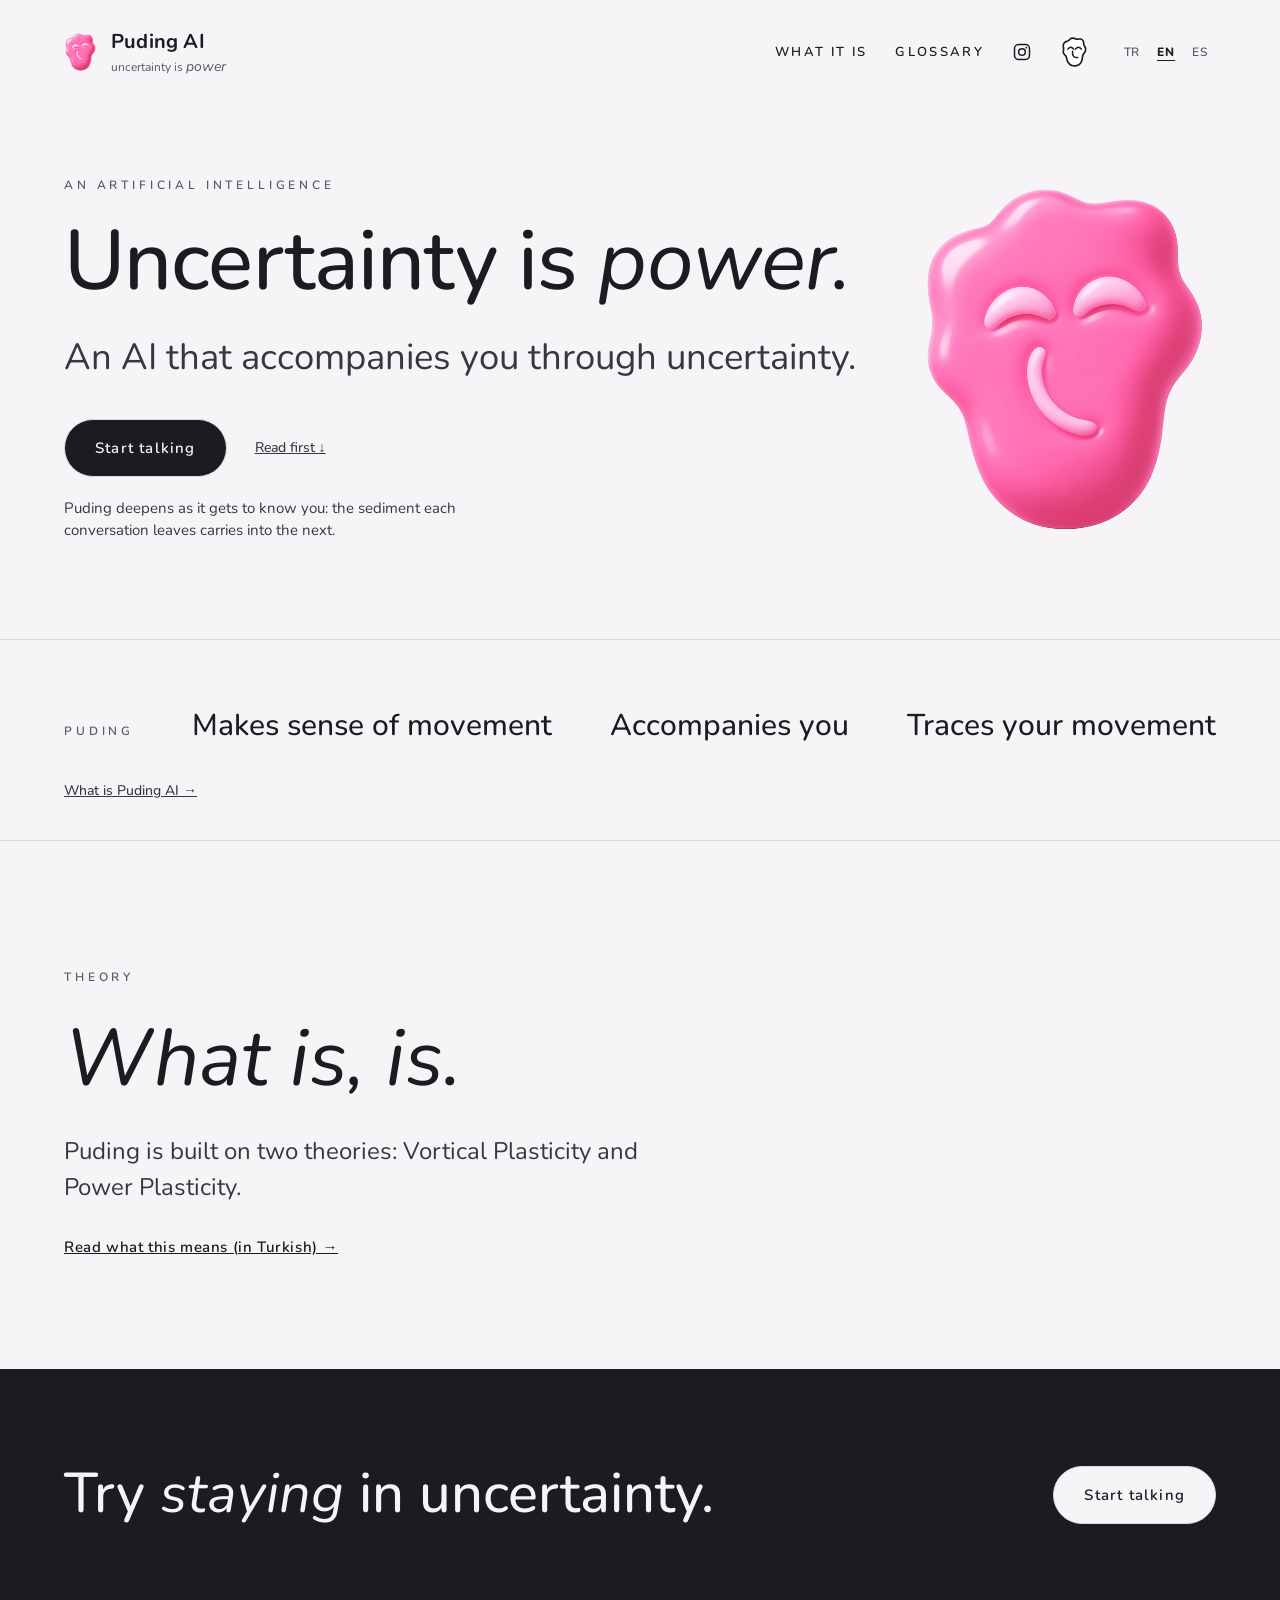
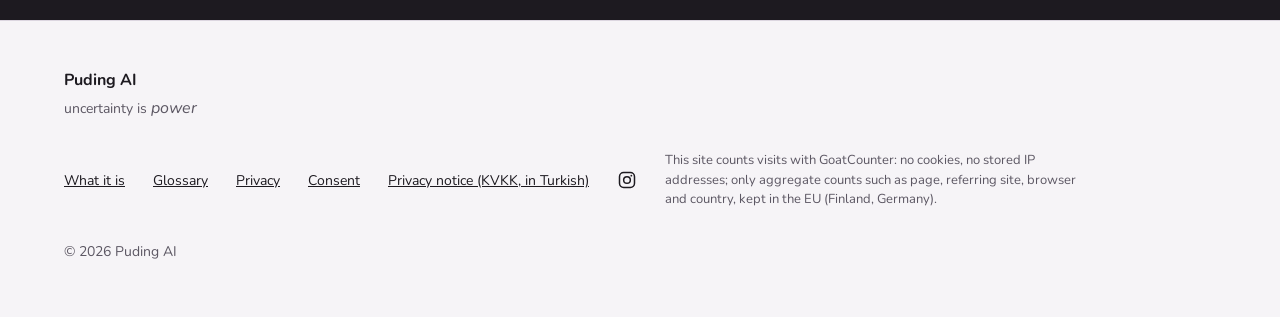
==== commit 49b3b66a: "Tek kapı: ana sayfada bar, öneriler, GİRİŞ, İNDİR yok; tek düğme oturuma göre (Alkım, 2026-11-27; ya" ====
--- a/index.html
+++ b/index.html
@@ -40,9 +40,8 @@
 <link rel="icon" href="/favicon.ico?v=3" sizes="16x16 32x32 48x48">
 <link rel="icon" type="image/png" sizes="32x32" href="/gorsel/puding-favicon-32.png?v=3">
 <link rel="apple-touch-icon" sizes="180x180" href="/apple-touch-icon.png?v=3">
-<link rel="manifest" href="/manifest.webmanifest">
 <link rel="preload" href="/assets/fonts/nunito-latin-400-normal.woff2" as="font" type="font/woff2" crossorigin>
-<link rel="stylesheet" href="/assets/site.css?v=25">
+<link rel="stylesheet" href="/assets/site.css?v=26">
 </head>
 <body>
 <div style="background: var(--zemin); color: var(--metin); font-family: Nunito, sans-serif; min-height: 100vh">
@@ -60,9 +59,6 @@
 <a href="/nedir/" style="text-decoration: none">NEDİR</a>
 <a href="/sozluk/" style="text-decoration: none">SÖZLÜK</a>
 <a class="pd-ig" href="https://www.instagram.com/pudingai_/" target="_blank" rel="noopener" aria-label="Instagram"><svg viewBox="0 0 24 24" width="20" height="20" fill="none" stroke="currentColor" stroke-width="1.8" aria-hidden="true"><rect x="3" y="3" width="18" height="18" rx="5"/><circle cx="12" cy="12" r="4"/><circle cx="17.2" cy="6.8" r="1.1" fill="currentColor" stroke="none"/></svg></a>
-<a class="pd-giris" rel="noopener" href="/odam?giris" style="text-decoration: none; border: 1.5px solid var(--murekkep); border-radius: 999px; padding: 12px 22px; min-height: 44px; box-sizing: border-box; display: inline-flex; align-items: center">GİRİŞ</a>
-<a class="pd-basvur" rel="noopener" href="/odam?basvur" style="text-decoration: none; background: var(--murekkep); color: var(--murekkep-metin); border: 1.5px solid var(--murekkep); border-radius: 999px; padding: 12px 22px; min-height: 44px; box-sizing: border-box; display: inline-flex; align-items: center">BAŞVUR</a>
-<a class="pd-indir" rel="noopener" href="/odam?kur" aria-label="Puding'i telefonuna indir">İNDİR</a>
 <!-- tema --><span class="pd-tema"><button type="button" class="pd-tema-dugme" aria-label="Temayı değiştir" aria-pressed="false"><svg viewBox="-24 -24 640 768" width="27" height="32" aria-hidden="true"><path d="M553 342C548 356 539 368 531 380C523 392 513 401 507 412C501 423 496 433 493 445C490 457 490 471 488 485C486 499 485 515 481 531C477 547 473 566 466 582C459 598 450 616 438 630C426 644 412 656 397 665C382 674 364 682 346 686C328 690 310 692 292 692C274 692 255 688 238 683C221 678 204 670 189 659C174 648 161 634 150 620C139 606 132 588 125 572C118 556 114 539 110 524C106 509 104 494 100 481C96 468 90 458 83 448C76 438 64 430 55 419C46 408 36 396 32 383C28 370 28 356 28 342C28 328 34 315 35 301C36 287 34 274 33 258C32 242 26 224 27 207C28 190 32 172 39 158C46 144 59 131 72 122C85 113 104 111 119 104C134 97 146 91 159 81C172 71 182 55 196 46C210 37 226 30 242 28C258 26 276 29 292 33C308 37 322 50 338 53C354 56 370 51 387 50C404 49 424 45 441 49C458 53 476 60 488 72C500 84 508 104 513 121C518 138 514 161 518 177C522 193 530 205 536 218C542 231 552 242 557 256C562 270 564 285 563 299C562 313 558 328 553 342Z" style="fill:var(--tema-dolgu);stroke:var(--tema-cizgi)" stroke-width="40" stroke-linejoin="round"/><path d="M137 292Q206 196 275 292M318 292Q389 196 460 292M249 342C232 470 300 500 372 492" fill="none" style="stroke:var(--tema-yuz)" stroke-width="36" stroke-linecap="round"/></svg></button><button type="button" class="pd-tema-oto" hidden>otomatik</button></span><!-- /tema -->
 <span class="pd-dil" role="group" aria-label="Dil"><a href="/?dil=tr" data-dil="tr" hreflang="tr" lang="tr" aria-current="true">TR</a><a href="/en/" data-dil="en" hreflang="en" lang="en">EN</a><a href="/es/" data-dil="es" hreflang="es" lang="es">ES</a></span>
 </nav>
@@ -76,9 +72,10 @@
 <p class="pd-acilis-alt" style="margin: 0; font-weight: 400; line-height: 1.4; color: var(--metin-3)">Belirsizlikte sana eşlik eden bir yapay zekâ.</p>
 <script src="/assets/acilis.js?v=2"></script>
 <div style="display: flex; flex-wrap: wrap; align-items: center; gap: 28px; margin-top: 8px">
-<a rel="noopener" href="/odam" style="text-decoration: none; background: var(--murekkep); color: var(--murekkep-metin); font-family: Nunito, sans-serif; font-weight: 600; font-size: 15px; letter-spacing: 0.08em; padding: 18px 30px; border-radius: 999px; min-height: 44px; box-sizing: border-box; display: inline-flex; align-items: center">Konuşmaya başla</a>
+<a class="pd-kapi" rel="noopener" href="/odam" style="text-decoration: none; background: var(--murekkep); color: var(--murekkep-metin); font-family: Nunito, sans-serif; font-weight: 600; font-size: 15px; letter-spacing: 0.08em; padding: 18px 30px; border-radius: 999px; min-height: 44px; box-sizing: border-box; display: inline-flex; align-items: center">Konuşmaya başla</a>
 <a href="#kuram" style="font-family: Nunito, sans-serif; font-size: 14px; font-weight: 500; color: var(--metin-3)">Önce oku ↓</a>
 </div>
+<p class="pd-kapi-not">Puding seni tanıdıkça derinleşir: her görüşmeden kalan tortu bir sonrakine taşınır.</p>
 </div>
 
 <!-- logo -->
@@ -125,7 +122,7 @@
 <section style="background: var(--bant-zemin); color: var(--bant-metin)">
 <div style="max-width: 1200px; margin: 0 auto; padding: 96px 24px; display: flex; flex-wrap: wrap; align-items: center; justify-content: space-between; gap: 32px">
 <p style="margin: 0; font-size: 56px; font-weight: 500; line-height: 1.05">Belirsizlikte <em style="font-weight: 400">kalmayı</em> dene.</p>
-<a rel="noopener" href="/odam" style="text-decoration: none; background: var(--bant-dugme-zemin); color: var(--bant-dugme-metin); font-family: Nunito, sans-serif; font-weight: 600; font-size: 15px; letter-spacing: 0.08em; padding: 18px 30px; border-radius: 999px; min-height: 44px; box-sizing: border-box; display: inline-flex; align-items: center">Konuşmaya başla</a>
+<a class="pd-kapi" rel="noopener" href="/odam" style="text-decoration: none; background: var(--bant-dugme-zemin); color: var(--bant-dugme-metin); font-family: Nunito, sans-serif; font-weight: 600; font-size: 15px; letter-spacing: 0.08em; padding: 18px 30px; border-radius: 999px; min-height: 44px; box-sizing: border-box; display: inline-flex; align-items: center">Konuşmaya başla</a>
 </div>
 </section>
 
@@ -139,13 +136,12 @@
 <nav aria-label="Alt menü" style="display: flex; flex-wrap: wrap; gap: 12px 28px; align-items: center">
 <a href="/nedir/">Nedir</a>
 <a href="/sozluk/">Sözlük</a>
-<a href="/?gizlilik">Gizlilik</a>
+<a href="/odam?aydinlatma">Gizlilik</a>
 <a href="mailto:kvkk@pudingai.com">kvkk@pudingai.com</a>
 <a class="pd-ig" href="https://www.instagram.com/pudingai_/" target="_blank" rel="noopener" aria-label="Instagram"><svg viewBox="0 0 24 24" width="20" height="20" fill="none" stroke="currentColor" stroke-width="1.8" aria-hidden="true"><rect x="3" y="3" width="18" height="18" rx="5"/><circle cx="12" cy="12" r="4"/><circle cx="17.2" cy="6.8" r="1.1" fill="currentColor" stroke="none"/></svg></a>
 <span style="flex-basis: 100%; max-width: 52ch; font-size: 13px; line-height: 1.5">Bu site ziyaret sayısını GoatCounter ile sayar: çerez kullanmaz, IP adresini saklamaz; yalnız sayfa, gelinen site, tarayıcı ve ülke gibi toplu sayılar AB'de (Finlandiya, Almanya) tutulur.</span>
 </nav>
 <span>© 2026 Puding AI</span>
-<a class="pd-indir" rel="noopener" href="/odam?kur" aria-label="Puding'i telefonuna indir">İNDİR</a>
 </div>
 </footer>
 
@@ -156,7 +152,8 @@
 <script src="/assets/menu.js?v=6" defer></script>
 <script src="/assets/serit.js?v=1" defer></script>
 <script src="/assets/dil.js?v=1" defer></script>
-<script src="/assets/sohbet.js?v=25" defer></script>
+<!-- site barı devre dışı (Alkım, 2026-11-27): <script src="/assets/sohbet.js?v=25" defer></script> -->
+<script src="/assets/kapi.js?v=1" defer></script>
 <script data-goatcounter="https://pudingai.goatcounter.com/count" async src="https://gc.zgo.at/count.js"></script>
 <script src="/assets/tema.js?v=1" defer></script>
 </body>
--- a/assets/site.css
+++ b/assets/site.css
@@ -215,3 +215,5 @@
   .pd-indir{width:48px;height:48px;font-size:10px;letter-spacing:.02em}
   html[lang=en] .pd-indir,html[lang=es] .pd-indir{font-size:9px}
 }
+/* tek kapı (Alkım, 2026-11-27): düğmenin altındaki satır */
+.pd-kapi-not{margin:-8px 0 0;font-size:15px;line-height:1.5;color:var(--metin-3);max-width:46ch}
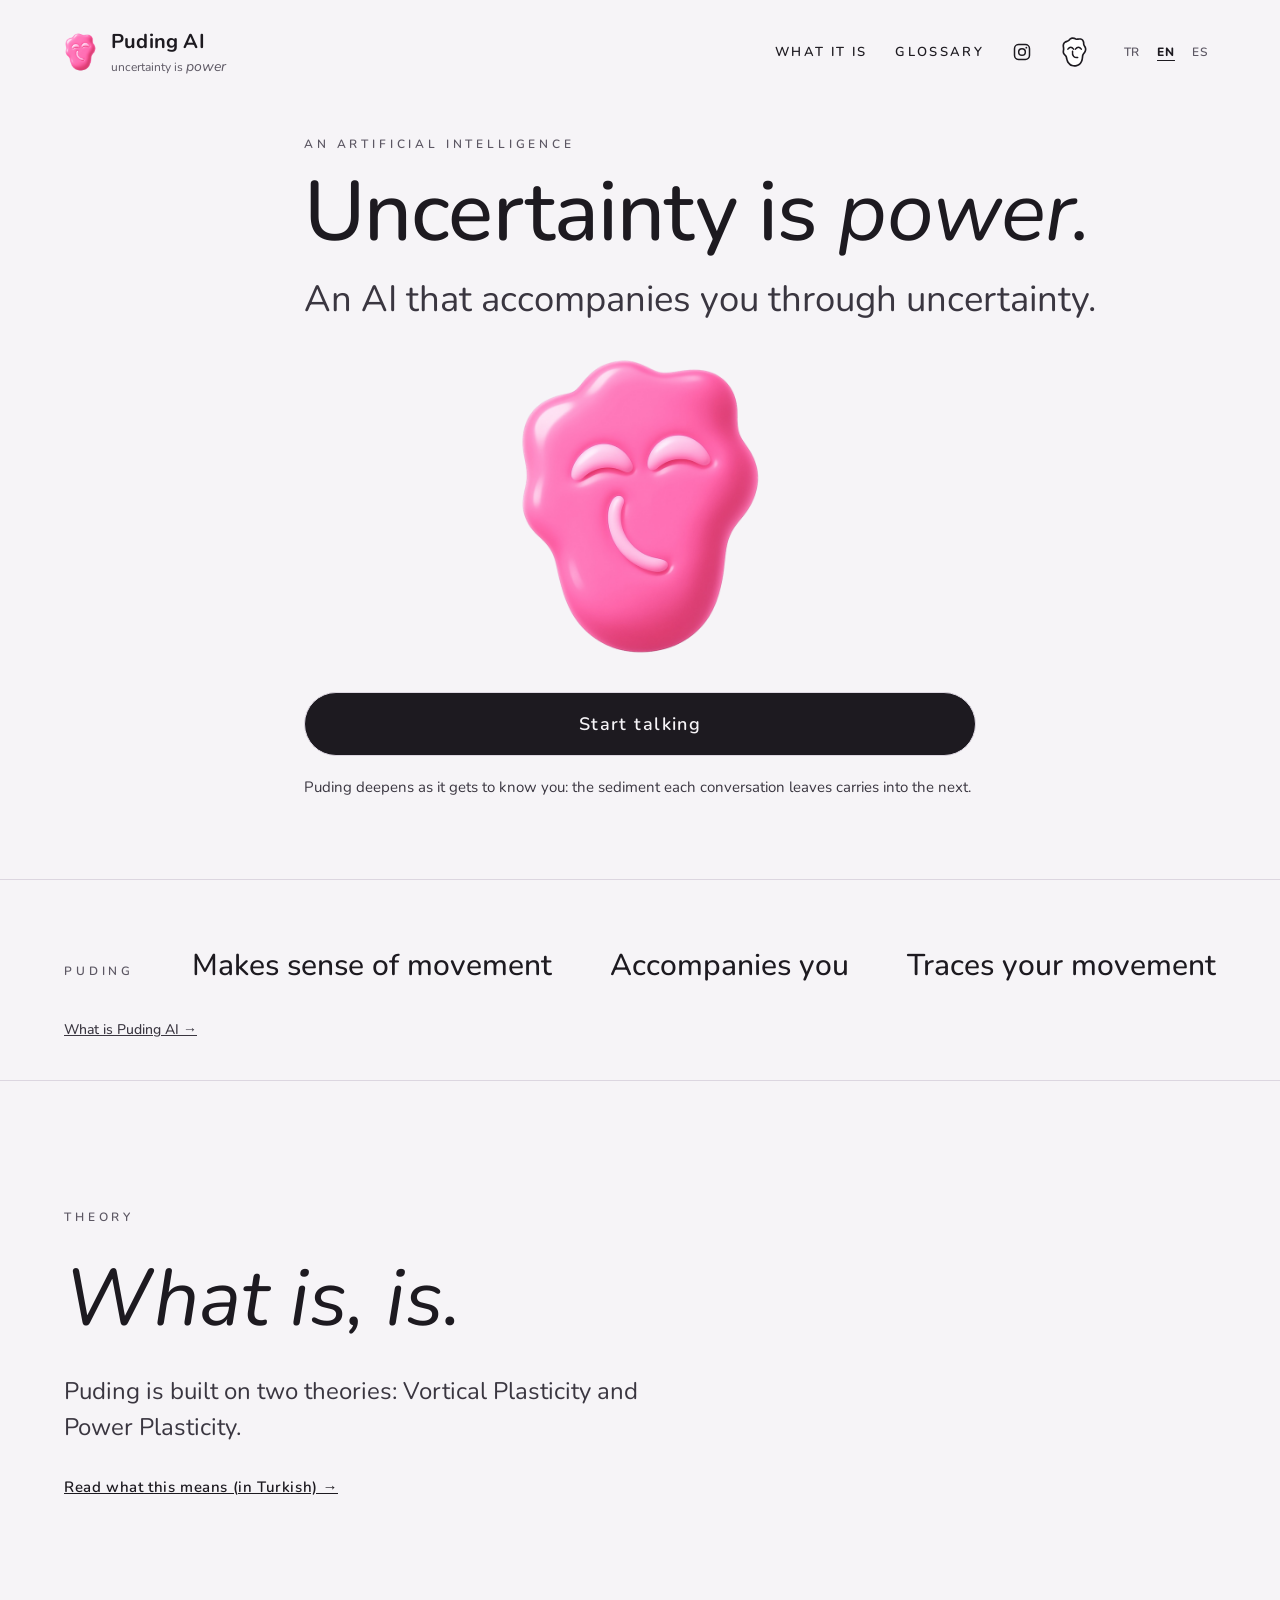
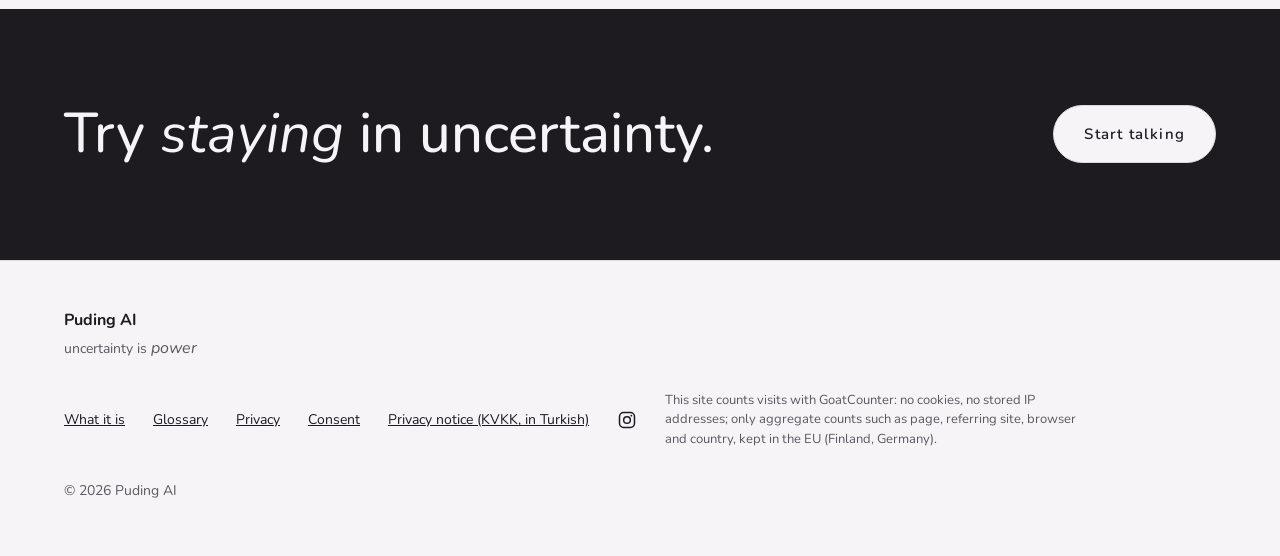
==== commit ccb59382: "İlk ekran: başlık → Puding → tam genişlik düğme → tortu cümlesi; Önce oku yok; Nedir ve Sözlük menüs" ====
--- a/index.html
+++ b/index.html
@@ -41,7 +41,7 @@
 <link rel="icon" type="image/png" sizes="32x32" href="/gorsel/puding-favicon-32.png?v=3">
 <link rel="apple-touch-icon" sizes="180x180" href="/apple-touch-icon.png?v=3">
 <link rel="preload" href="/assets/fonts/nunito-latin-400-normal.woff2" as="font" type="font/woff2" crossorigin>
-<link rel="stylesheet" href="/assets/site.css?v=26">
+<link rel="stylesheet" href="/assets/site.css?v=28">
 </head>
 <body>
 <div style="background: var(--zemin); color: var(--metin); font-family: Nunito, sans-serif; min-height: 100vh">
@@ -64,24 +64,15 @@
 </nav>
 </header>
 
-<!-- I. MERAK — açılış -->
-<section class="pd-acilis" style="max-width: 1200px; margin: 0 auto; padding: 72px 24px 96px; display: flex; flex-wrap: wrap; align-items: center; gap: 56px">
-<div style="flex: 1 1 auto; min-width: 0; display: flex; flex-direction: column; gap: 28px">
+<!-- I. MERAK — açılış (tek kapı, Alkım 2026-11-27): başlık ve alt satır → Puding → düğme → tortu cümlesi; telefonda düğme ilk ekranda -->
+<section class="pd-acilis pd-kapi-acilis">
 <span style="font-family: Nunito, sans-serif; font-size: 12px; font-weight: 600; letter-spacing: 0.32em; color: var(--soluk)">BİR YAPAY ZEKÂ</span>
 <h1 class="pd-acilis-baslik" style="margin: 0; font-weight: 500; line-height: 0.98; letter-spacing: -0.01em">Belirsizlik <em style="font-weight: 400">güçtür.</em></h1>
 <p class="pd-acilis-alt" style="margin: 0; font-weight: 400; line-height: 1.4; color: var(--metin-3)">Belirsizlikte sana eşlik eden bir yapay zekâ.</p>
 <script src="/assets/acilis.js?v=2"></script>
-<div style="display: flex; flex-wrap: wrap; align-items: center; gap: 28px; margin-top: 8px">
-<a class="pd-kapi" rel="noopener" href="/odam" style="text-decoration: none; background: var(--murekkep); color: var(--murekkep-metin); font-family: Nunito, sans-serif; font-weight: 600; font-size: 15px; letter-spacing: 0.08em; padding: 18px 30px; border-radius: 999px; min-height: 44px; box-sizing: border-box; display: inline-flex; align-items: center">Konuşmaya başla</a>
-<a href="#kuram" style="font-family: Nunito, sans-serif; font-size: 14px; font-weight: 500; color: var(--metin-3)">Önce oku ↓</a>
-</div>
+<img class="pd-breathe pd-acilis-resim" src="/assets/puding-logo.png" alt="Puding AI logosu" width="592" height="720">
+<a class="pd-kapi pd-kapi-buyuk" rel="noopener" href="/odam" style="text-decoration: none; background: var(--murekkep); color: var(--murekkep-metin); font-family: Nunito, sans-serif; font-weight: 600; font-size: 15px; letter-spacing: 0.08em; padding: 18px 30px; border-radius: 999px; min-height: 44px; box-sizing: border-box; display: inline-flex; align-items: center">Konuşmaya başla</a>
 <p class="pd-kapi-not">Puding seni tanıdıkça derinleşir: her görüşmeden kalan tortu bir sonrakine taşınır.</p>
-</div>
-
-<!-- logo -->
-<div style="flex: 1 1 300px; min-width: 0; display: flex; justify-content: center; align-items: center">
-<img class="pd-breathe" src="/assets/puding-logo.png" alt="Puding AI logosu" width="592" height="720" style="width: 100%; max-width: 360px; height: auto; display: block">
-</div>
 </section>
 
 <!-- ne yapmaz -->
--- a/assets/site.css
+++ b/assets/site.css
@@ -217,3 +217,13 @@
 }
 /* tek kapı (Alkım, 2026-11-27): düğmenin altındaki satır */
 .pd-kapi-not{margin:-8px 0 0;font-size:15px;line-height:1.5;color:var(--metin-3);max-width:46ch}
+/* Tek kapı ilk ekranı (Alkım, 2026-11-27): tek sütun; başlık → Puding (telefonda ekranın ~%35'i) → tam genişlik düğme → tortu
+   cümlesi. 390×844'te düğme kaydırmadan görünür. Alttaki bant değişmedi. */
+.pd-kapi-acilis{max-width:720px;margin:0 auto;padding:32px 24px 80px!important;display:flex!important;flex-direction:column;align-items:stretch;gap:20px!important}
+.pd-kapi-acilis .pd-acilis-resim{display:block;align-self:center;width:auto!important;height:min(35vh,340px)!important;height:min(35svh,340px)!important;max-width:100%!important;margin:4px 0 8px}
+.pd-kapi-buyuk{display:flex!important;justify-content:center!important;width:100%;min-height:64px!important;font-size:18px!important;padding:18px 24px!important}
+.pd-kapi-acilis .pd-kapi-not{margin:0;max-width:none}
+@media (max-width:520px){html[lang] .pd-acilis.pd-kapi-acilis{padding:8px 20px 56px!important;gap:12px!important}}
+/* Nedir ve Sözlük menüsünde tek düğme (Alkım, 2026-11-27) */
+.pd-kapi-menu{display:inline-flex;align-items:center;min-height:44px;padding:12px 20px;box-sizing:border-box;border-radius:999px;border:1.5px solid var(--murekkep);background:var(--murekkep);color:var(--murekkep-metin)!important;text-decoration:none;letter-spacing:.06em;white-space:nowrap}
+@media (max-width:520px){.pd-kapi-menu{padding:8px 14px;min-height:40px;letter-spacing:.02em}.pd-nav:has(.pd-kapi-menu){gap:16px!important}}
